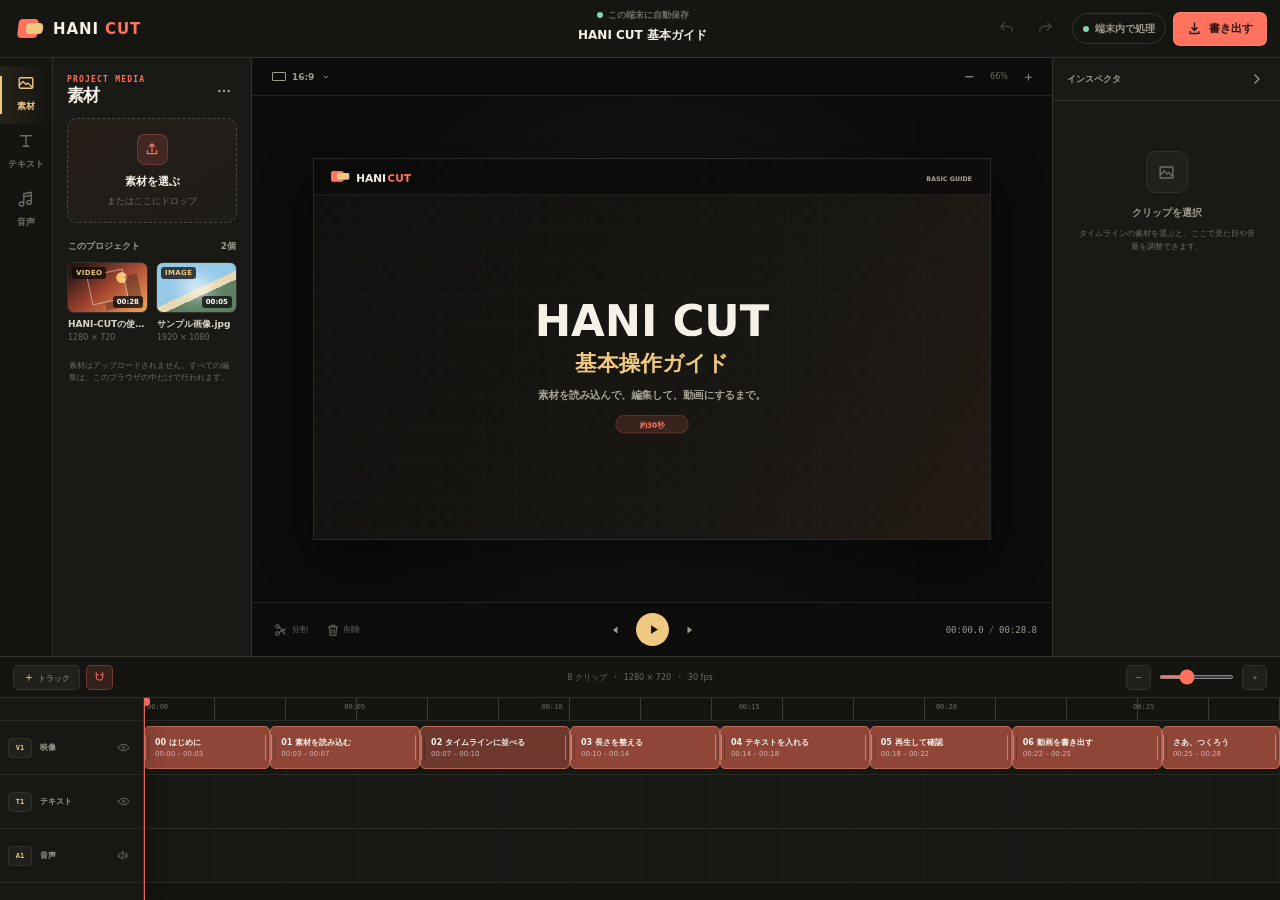
==== studio/index.html @ 6768e17f "Publish HANI CUT video editor" ====
<!doctype html>
<html lang="ja">
<head>
  <meta charset="utf-8">
  <meta name="viewport" content="width=device-width, initial-scale=1, viewport-fit=cover">
  <meta name="theme-color" content="#121210">
  <meta name="robots" content="index,follow,max-image-preview:large">
  <meta name="description" content="素材を外へ送らず、ブラウザだけで編集できる hani.moe の動画編集スタジオ。">
  <link rel="canonical" href="https://hani.moe/studio/">
  <meta property="og:type" content="website">
  <meta property="og:site_name" content="hani.moe">
  <meta property="og:title" content="HANI CUT｜無料のブラウザ動画編集ツール">
  <meta property="og:description" content="ブラウザだけで、動画をつくる。素材を外へ送らずに編集できる hani.moe の動画編集スタジオ。">
  <meta property="og:url" content="https://hani.moe/studio/">
  <meta property="og:image" content="https://hani.moe/studio/og.png">
  <meta property="og:image:width" content="1731">
  <meta property="og:image:height" content="909">
  <meta property="og:locale" content="ja_JP">
  <meta name="twitter:card" content="summary_large_image">
  <meta name="twitter:title" content="HANI CUT｜無料のブラウザ動画編集ツール">
  <meta name="twitter:description" content="ブラウザだけで、動画をつくる。素材を外へ送らずに編集できます。">
  <meta name="twitter:image" content="https://hani.moe/studio/og.png">
  <title>HANI CUT｜無料のブラウザ動画編集ツール</title>
  <link rel="stylesheet" href="style.css">
</head>
<body>
  <div class="app-shell">
    <header class="topbar">
      <a class="brand" href="/" aria-label="hani.moeへ戻る"><span class="brand-mark" aria-hidden="true"><i></i><i></i></span><span>HANI <b>CUT</b></span></a>
      <div class="project-title-wrap"><span class="save-state"><i></i> この端末に自動保存</span><input id="projectName" class="project-title" type="text" value="HANI CUT 基本ガイド" maxlength="40" aria-label="プロジェクト名"></div>
      <div class="top-actions">
        <button class="icon-button" id="undoButton" type="button" aria-label="元に戻す" title="元に戻す" disabled><svg viewBox="0 0 24 24" aria-hidden="true"><path d="M9 14 4 9l5-5M4 9h10a6 6 0 0 1 6 6v1"/></svg></button>
        <button class="icon-button" id="redoButton" type="button" aria-label="やり直す" title="やり直す" disabled><svg viewBox="0 0 24 24" aria-hidden="true"><path d="m15 14 5-5-5-5m5 5H10a6 6 0 0 0-6 6v1"/></svg></button>
        <span class="local-pill"><i></i> 端末内で処理</span>
        <button class="export-button" id="exportButton" type="button"><svg viewBox="0 0 24 24" aria-hidden="true"><path d="M12 3v12m0 0 4-4m-4 4-4-4M5 17v3h14v-3"/></svg>書き出す</button>
      </div>
    </header>

    <main class="workspace">
      <aside class="media-panel panel">
        <div class="panel-tabs" role="tablist" aria-label="素材パネル">
          <button class="panel-tab is-active" type="button" role="tab" aria-selected="true" data-panel="media"><svg viewBox="0 0 24 24" aria-hidden="true"><rect x="3" y="5" width="18" height="14" rx="2"/><path d="m3 15 5-5 4 4 2-2 7 6"/></svg>素材</button>
          <button class="panel-tab" type="button" role="tab" aria-selected="false" data-panel="text"><svg viewBox="0 0 24 24" aria-hidden="true"><path d="M5 5h14M12 5v14M8 19h8"/></svg>テキスト</button>
          <button class="panel-tab" type="button" role="tab" aria-selected="false" data-panel="sound"><svg viewBox="0 0 24 24" aria-hidden="true"><path d="M9 18V5l10-2v13M9 9l10-2M6 21c-2 0-3-1-3-2.5S4 16 6 16s3 1 3 2.5S8 21 6 21Zm10-2c-2 0-3-1-3-2.5s1-2.5 3-2.5 3 1 3 2.5S18 19 16 19Z"/></svg>音声</button>
        </div>

        <section class="panel-view is-active" id="mediaPanel" data-view="media">
          <div class="panel-heading"><div><span class="eyebrow">PROJECT MEDIA</span><h1>素材</h1></div><button class="small-icon-button" type="button" aria-label="素材メニュー"><svg viewBox="0 0 24 24"><circle cx="5" cy="12" r="1"/><circle cx="12" cy="12" r="1"/><circle cx="19" cy="12" r="1"/></svg></button></div>
          <label class="import-zone" id="importZone" for="mediaInput"><input id="mediaInput" type="file" accept="video/*,image/*,audio/*" multiple><span class="import-icon"><svg viewBox="0 0 24 24"><path d="M12 16V4m0 0L8 8m4-4 4 4M5 14v5h14v-5"/></svg></span><strong>素材を選ぶ</strong><small>またはここにドロップ</small></label>
          <div class="media-summary"><span>このプロジェクト</span><span id="assetCount">2個</span></div>
          <div class="asset-grid" id="assetGrid">
            <button class="asset-card" type="button" data-sample="video" draggable="true"><span class="asset-thumb thumb-orange"><i class="duration-badge">0:29</i><i class="asset-kind">VIDEO</i></span><span class="asset-name">HANI-CUTの使い方.webm</span><span class="asset-meta">1280 × 720</span></button>
            <button class="asset-card" type="button" data-sample="image" draggable="true"><span class="asset-thumb thumb-sky"><i class="asset-kind">IMAGE</i></span><span class="asset-name">サンプル画像.jpg</span><span class="asset-meta">1920 × 1080</span></button>
          </div>
          <p class="drop-note">素材はアップロードされません。すべての編集は、このブラウザの中だけで行われます。</p>
        </section>

        <section class="panel-view" id="textPanel" data-view="text" hidden>
          <div class="panel-heading"><div><span class="eyebrow">TEXT</span><h1>テキスト</h1></div></div>
          <button class="add-text-button" id="addTextButton" type="button"><span>＋</span> テキストを追加</button>
          <p class="section-label">スタイル</p>
          <div class="text-presets"><button type="button" data-preset="title"><b>大きなタイトル</b><small>Bold / 64px</small></button><button type="button" data-preset="subtitle"><b>シンプル字幕</b><small>Medium / 32px</small></button><button type="button" data-preset="label"><b>ラベル</b><small>Mono / 24px</small></button></div>
        </section>

        <section class="panel-view" id="soundPanel" data-view="sound" hidden>
          <div class="panel-heading"><div><span class="eyebrow">AUDIO</span><h1>音声</h1></div></div>
          <label class="add-text-button" for="audioInput"><input id="audioInput" type="file" accept="audio/*"><span>＋</span> BGMを追加</label>
          <div class="sound-tip"><span>♪</span><p><b>BGMをタイムラインへ</b><small>音源を読み込むと、動画の下に音声トラックとして追加されます。</small></p></div>
        </section>
      </aside>

      <section class="stage-panel">
        <div class="stage-toolbar">
          <div class="canvas-size-control"><button id="ratioButton" type="button"><span class="ratio-icon"></span><span id="ratioLabel">16:9</span><svg viewBox="0 0 24 24"><path d="m8 10 4 4 4-4"/></svg></button><div class="ratio-menu" id="ratioMenu" hidden><button type="button" data-ratio="16:9">横長 <span>16:9</span></button><button type="button" data-ratio="9:16">縦長 <span>9:16</span></button><button type="button" data-ratio="1:1">正方形 <span>1:1</span></button><button type="button" data-ratio="4:5">ポートレート <span>4:5</span></button></div></div>
          <div class="stage-zoom"><button id="zoomOut" type="button" aria-label="縮小">−</button><span id="zoomLabel">66%</span><button id="zoomIn" type="button" aria-label="拡大">＋</button></div>
        </div>
        <div class="canvas-wrap"><div class="preview-canvas ratio-16-9" id="previewCanvas" tabindex="0" aria-label="動画プレビュー"><canvas id="renderCanvas" width="1280" height="720"></canvas><div class="selection-frame" id="selectionFrame" hidden><i></i><i></i><i></i><i></i></div></div></div>
        <div class="transport" aria-label="再生コントロール">
          <div class="transport-side"><button class="tool-button" id="splitButton" type="button" title="再生位置で分割"><svg viewBox="0 0 24 24"><circle cx="6" cy="6" r="3"/><circle cx="6" cy="18" r="3"/><path d="m8.5 7.5 10 6M8.5 16.5 19 10M12 12l7 7"/></svg><span>分割</span></button><button class="tool-button" id="deleteButton" type="button" title="選択項目を削除"><svg viewBox="0 0 24 24"><path d="M4 7h16M9 7V4h6v3m3 0-1 14H7L6 7m4 4v6m4-6v6"/></svg><span>削除</span></button></div>
          <div class="playback-controls"><button id="previousButton" type="button" aria-label="前へ"><svg viewBox="0 0 24 24"><path d="M6 5v14M18 6l-8 6 8 6V6Z"/></svg></button><button class="play-button" id="playButton" type="button" aria-label="再生"><svg id="playIcon" viewBox="0 0 24 24"><path d="m8 5 11 7-11 7V5Z"/></svg></button><button id="nextButton" type="button" aria-label="次へ"><svg viewBox="0 0 24 24"><path d="M18 5v14M6 6l8 6-8 6V6Z"/></svg></button></div>
          <div class="timecode"><span id="currentTime">00:00.0</span><i>/</i><span id="totalTime">00:16.0</span></div>
        </div>
      </section>

      <aside class="inspector-panel panel">
        <div class="inspector-heading"><span>インスペクタ</span><button class="small-icon-button" type="button" aria-label="インスペクタを閉じる"><svg viewBox="0 0 24 24"><path d="m9 18 6-6-6-6"/></svg></button></div>
        <div class="inspector-empty" id="inspectorEmpty"><span class="empty-icon"><svg viewBox="0 0 24 24"><path d="M4 5h16v14H4zM4 15l5-5 4 4 2-2 5 5"/></svg></span><b>クリップを選択</b><p>タイムラインの素材を選ぶと、ここで見た目や音量を調整できます。</p></div>
        <div class="inspector-content" id="inspectorContent" hidden>
          <section class="inspector-section visual-controls"><div class="section-title"><b id="inspectorTitle">クリップ</b><button id="resetTransform" type="button">リセット</button></div><label class="control-row"><span>拡大</span><input id="scaleControl" type="range" min="50" max="180" value="100"><output id="scaleValue">100%</output></label><div class="two-controls"><label><span>X</span><input id="positionX" type="number" value="0"></label><label><span>Y</span><input id="positionY" type="number" value="0"></label></div><label class="control-row"><span>回転</span><input id="rotationControl" type="range" min="-180" max="180" value="0"><output id="rotationValue">0°</output></label></section>
          <section class="inspector-section visual-controls"><div class="section-title"><b>見た目</b></div><div class="filter-list" id="filterList"><button class="is-active" type="button" data-filter="none">標準</button><button type="button" data-filter="warm">暖かい</button><button type="button" data-filter="mono">モノクロ</button><button type="button" data-filter="vivid">鮮やか</button></div></section>
          <section class="inspector-section text-controls" hidden><div class="section-title"><b>文字</b></div><label class="stacked-control"><span>内容</span><textarea id="textContent" rows="3" maxlength="120"></textarea></label><div class="two-controls"><label class="color-field"><span>色</span><input id="textColor" type="color" value="#fff8e9"></label><label><span>大きさ</span><input id="fontSize" type="number" min="16" max="160" value="64"></label></div></section>
          <section class="inspector-section volume-controls"><div class="section-title"><b>音量</b><output id="volumeValue">100%</output></div><input id="volumeControl" type="range" min="0" max="150" value="100"></section>
        </div>
      </aside>

      <section class="timeline-panel">
        <div class="timeline-topbar"><div class="timeline-tools"><button id="addTrackButton" type="button"><span>＋</span> トラック</button><button class="magnet-button is-active" id="snapButton" type="button" aria-pressed="true" title="スナップ"><svg viewBox="0 0 24 24"><path d="M6 3v8a6 6 0 0 0 12 0V3M6 7h4m4 0h4"/></svg></button></div><div class="timeline-project-meta"><span id="clipCount">3 クリップ</span><i>•</i><span>1280 × 720</span><i>•</i><span>30 fps</span></div><div class="timeline-zoom"><button id="timelineZoomOut" type="button" aria-label="タイムラインを縮小">−</button><input id="timelineZoom" type="range" min="60" max="180" value="100" aria-label="タイムラインの拡大率"><button id="timelineZoomIn" type="button" aria-label="タイムラインを拡大">＋</button></div></div>
        <div class="timeline-scroll" id="timelineScroll">
          <div class="track-labels"><div class="ruler-label"></div><div class="track-label"><span class="track-icon">V1</span><b>映像</b><button type="button" aria-label="映像トラックを表示"><svg viewBox="0 0 24 24"><path d="M2 12s3-6 10-6 10 6 10 6-3 6-10 6S2 12 2 12Z"/><circle cx="12" cy="12" r="2"/></svg></button></div><div class="track-label"><span class="track-icon">T1</span><b>テキスト</b><button type="button" aria-label="テキストトラックを表示"><svg viewBox="0 0 24 24"><path d="M2 12s3-6 10-6 10 6 10 6-3 6-10 6S2 12 2 12Z"/><circle cx="12" cy="12" r="2"/></svg></button></div><div class="track-label"><span class="track-icon">A1</span><b>音声</b><button type="button" aria-label="音声トラックをミュート"><svg viewBox="0 0 24 24"><path d="M11 5 6 9H3v6h3l5 4V5Zm4 4a4 4 0 0 1 0 6m2-8a7 7 0 0 1 0 10"/></svg></button></div></div>
          <div class="timeline-content" id="timelineContent"><div class="time-ruler" id="timeRuler"></div><div class="track video-track" id="videoTrack"></div><div class="track text-track" id="textTrack"></div><div class="track audio-track" id="audioTrack"></div><div class="playhead" id="playhead"><span></span></div></div>
        </div>
      </section>
    </main>
  </div>

  <div class="toast" id="toast" role="status" aria-live="polite" hidden></div>
  <div class="export-modal" id="exportModal" role="dialog" aria-modal="true" aria-labelledby="exportHeading" hidden><div class="modal-backdrop" data-close-modal></div><div class="modal-card"><button class="modal-close" type="button" data-close-modal aria-label="閉じる">×</button><span class="eyebrow">EXPORT VIDEO</span><h2 id="exportHeading">動画を書き出す</h2><p>編集内容をブラウザ内で1本の動画にまとめます。</p><div class="export-settings"><label><span>解像度</span><select id="exportResolution"><option value="720">HD 720p</option><option value="1080">Full HD 1080p</option><option value="480">SD 480p</option></select></label><label><span>フレームレート</span><select id="exportFps"><option value="30">30 fps</option><option value="24">24 fps</option></select></label></div><div class="export-progress" id="exportProgress" hidden><div><i id="exportProgressBar"></i></div><span id="exportProgressText">準備中...</span></div><button class="start-export-button" id="startExportButton" type="button"><span>●</span> WebMで書き出す</button><small>素材はサーバーに送信されません。動画の長さと同じくらいの時間がかかります。</small></div></div>
  <script src="app.js"></script>
</body>
</html>
---- studio/style.css ----
:root {
  color-scheme: dark;
  --bg:#11110f;--panel:#191916;--raised:#20201c;--soft:#25251f;--line:#33332d;--line-bright:#48483f;
  --ink:#f4f1e8;--muted:#9d9b90;--faint:#6d6c64;--accent:#ff725e;--accent-hover:#ff8b79;
  --accent-soft:rgba(255,114,94,.14);--cream:#f0c980;--mint:#85d4b2;--timeline-label:144px;--timeline-width:1200px;
  --radius:10px;--shadow:0 18px 50px rgba(0,0,0,.34)
}
*{box-sizing:border-box}html,body{min-width:320px;min-height:100%}body{margin:0;overflow:hidden;color:var(--ink);background:var(--bg);font-family:Inter,"Yu Gothic UI","Hiragino Kaku Gothic ProN",Meiryo,system-ui,sans-serif;font-size:13px}
button,input,select{font:inherit}button,label,select,input[type=range]{-webkit-tap-highlight-color:transparent}button{color:inherit;cursor:pointer}button:focus-visible,input:focus-visible,select:focus-visible,[tabindex]:focus-visible{outline:2px solid var(--cream);outline-offset:2px}button:disabled{cursor:not-allowed;opacity:.35}
svg{display:block;fill:none;stroke:currentColor;stroke-width:1.8;stroke-linecap:round;stroke-linejoin:round}[hidden]{display:none!important}.app-shell{height:100dvh;min-height:620px}

.topbar{position:relative;z-index:50;display:grid;grid-template-columns:minmax(210px,1fr) auto minmax(210px,1fr);align-items:center;height:58px;padding:0 13px 0 18px;background:#151512;border-bottom:1px solid var(--line)}
.brand{display:inline-flex;align-items:center;gap:10px;width:max-content;color:var(--ink);font-size:15px;font-weight:900;letter-spacing:.06em;text-decoration:none}.brand b{color:var(--accent)}.brand-mark{position:relative;display:block;width:25px;height:19px;transform:skew(-7deg)}.brand-mark i{position:absolute;inset:0 5px 0 0;background:var(--accent);border-radius:4px}.brand-mark i:last-child{inset:4px 0 4px 8px;background:var(--cream)}
.project-title-wrap{display:grid;justify-items:center;align-items:center}.save-state{display:inline-flex;align-items:center;gap:5px;color:var(--faint);font-size:9px;font-weight:700}.save-state i,.local-pill i{width:6px;height:6px;background:var(--mint);border-radius:50%}.project-title{width:min(290px,30vw);height:27px;padding:0 8px;color:var(--ink);background:transparent;border:1px solid transparent;border-radius:5px;font-size:12px;font-weight:800;text-align:center}.project-title:hover,.project-title:focus{background:var(--raised);border-color:var(--line)}
.top-actions{display:flex;justify-content:flex-end;align-items:center;gap:7px}.icon-button,.small-icon-button{display:grid;place-items:center;padding:0;color:var(--muted);background:transparent;border:0}.icon-button{width:32px;height:32px;border-radius:6px}.icon-button:hover:not(:disabled),.small-icon-button:hover{color:var(--ink);background:var(--soft)}.icon-button svg{width:17px}.small-icon-button{width:26px;height:26px;border-radius:5px}.small-icon-button svg{width:16px}
.local-pill{display:inline-flex;align-items:center;gap:6px;height:31px;margin-left:4px;padding:0 10px;color:var(--muted);border:1px solid var(--line);border-radius:99px;font-size:10px;font-weight:700}.export-button{display:inline-flex;align-items:center;gap:7px;height:34px;padding:0 14px;color:#201411;background:var(--accent);border:0;border-radius:7px;font-size:11px;font-weight:900;box-shadow:0 0 0 1px rgba(255,255,255,.12) inset}.export-button:hover{background:var(--accent-hover);transform:translateY(-1px)}.export-button svg{width:15px;stroke-width:2.3}

.workspace{display:grid;grid-template-columns:252px minmax(410px,1fr) 228px;grid-template-rows:minmax(330px,1fr) 244px;height:calc(100dvh - 58px)}.panel{min-width:0;background:var(--panel)}.media-panel{display:flex;min-height:0;border-right:1px solid var(--line)}
.panel-tabs{display:flex;flex:0 0 53px;flex-direction:column;align-items:stretch;padding-top:8px;background:#141411;border-right:1px solid var(--line)}.panel-tab{position:relative;display:grid;justify-items:center;gap:4px;height:58px;padding:8px 1px;color:var(--faint);background:transparent;border:0;font-size:9px;font-weight:700}.panel-tab:before{content:"";position:absolute;left:0;top:10px;bottom:10px;width:2px;background:transparent}.panel-tab svg{width:18px;height:18px}.panel-tab:hover{color:var(--ink)}.panel-tab.is-active{color:var(--cream);background:linear-gradient(90deg,rgba(240,201,128,.08),transparent)}.panel-tab.is-active:before{background:var(--cream)}
.panel-view{flex:1;min-width:0;padding:17px 14px;overflow:auto}.panel-heading{display:flex;justify-content:space-between;align-items:end;margin-bottom:14px}.eyebrow{display:block;margin-bottom:3px;color:var(--accent);font-family:ui-monospace,SFMono-Regular,Consolas,monospace;font-size:8px;font-weight:900;letter-spacing:.15em}.panel-heading h1{margin:0;font-size:17px;line-height:1;letter-spacing:-.04em}
.import-zone{display:grid;place-items:center;min-height:105px;padding:13px;background:linear-gradient(145deg,rgba(255,114,94,.06),rgba(240,201,128,.025));border:1px dashed var(--line-bright);border-radius:var(--radius);text-align:center;cursor:pointer;transition:.16s}.import-zone:hover,.import-zone.is-dragging{background:var(--accent-soft);border-color:var(--accent);transform:translateY(-1px)}.import-zone input,#audioInput{display:none}.import-icon{display:grid;place-items:center;width:31px;height:31px;margin-bottom:6px;color:var(--accent);background:var(--accent-soft);border:1px solid rgba(255,114,94,.25);border-radius:8px}.import-icon svg{width:16px}.import-zone strong{font-size:11px}.import-zone small{margin-top:3px;color:var(--faint);font-size:9px}
.media-summary{display:flex;justify-content:space-between;margin:17px 1px 9px;color:var(--muted);font-size:9px;font-weight:800}.asset-grid{display:grid;grid-template-columns:1fr 1fr;gap:11px 8px}.asset-card{min-width:0;padding:0;background:transparent;border:0;text-align:left}.asset-thumb{position:relative;display:grid;place-items:center;width:100%;aspect-ratio:16/10;overflow:hidden;border:1px solid var(--line);border-radius:7px;transition:.15s}.asset-card:hover .asset-thumb{border-color:var(--cream);transform:translateY(-1px)}.thumb-orange{background:radial-gradient(circle at 68% 30%,#ffc171 0 8%,transparent 9%),linear-gradient(140deg,#2a1614 10%,#a44531 50%,#f2a65c)}.thumb-orange:after{content:"";width:44%;height:58%;border:1px solid rgba(255,255,255,.45);transform:rotate(-12deg);box-shadow:13px 8px 0 rgba(28,16,13,.32)}.thumb-sky{background:linear-gradient(155deg,#95c9e8 0 52%,#e6d8b3 52% 62%,#5f8064 62%)}.thumb-sky:after{content:"";width:38%;height:38%;background:rgba(255,255,255,.78);border-radius:50%;filter:blur(8px)}.thumb-audio{color:var(--cream);background:repeating-linear-gradient(90deg,#27241e 0 5px,#3a3325 6px 7px)}.thumb-audio svg{width:25px}
.duration-badge,.asset-kind{position:absolute;z-index:1;padding:2px 4px;color:#fff;background:rgba(10,10,9,.75);border-radius:3px;font-size:7px;font-style:normal;font-weight:800}.duration-badge{right:4px;bottom:4px}.asset-kind{left:4px;top:4px;color:var(--cream);letter-spacing:.05em}.asset-name{display:block;margin:5px 1px 0;overflow:hidden;color:#d7d4ca;font-size:9px;font-weight:800;text-overflow:ellipsis;white-space:nowrap}.asset-meta{display:block;margin:2px 1px 0;color:var(--faint);font-size:8px}.drop-note{margin:18px 2px 0;color:var(--faint);font-size:8px;line-height:1.6}
.add-text-button{display:flex;align-items:center;justify-content:center;gap:8px;width:100%;min-height:40px;color:#1b1713;background:var(--cream);border:0;border-radius:7px;font-size:10px;font-weight:900;cursor:pointer}.add-text-button span{font-size:16px}.section-label{margin:20px 0 8px;color:var(--muted);font-size:9px;font-weight:800}.text-presets{display:grid;gap:7px}.text-presets button{padding:14px 12px;color:var(--ink);background:var(--raised);border:1px solid var(--line);border-radius:7px;text-align:left}.text-presets button:hover{border-color:var(--cream)}.text-presets b{display:block;font-size:11px}.text-presets small{color:var(--faint);font-size:8px}.sound-tip{display:flex;gap:10px;margin-top:14px;padding:12px;color:var(--muted);background:var(--raised);border:1px solid var(--line);border-radius:8px}.sound-tip>span{color:var(--cream);font-size:18px}.sound-tip p{margin:0}.sound-tip b{display:block;color:var(--ink);font-size:10px}.sound-tip small{display:block;margin-top:4px;font-size:8px;line-height:1.55}

.stage-panel{position:relative;display:grid;grid-template-rows:38px minmax(0,1fr) 54px;min-width:0;min-height:0;overflow:hidden;background:#0c0c0b}.stage-toolbar{display:flex;justify-content:space-between;align-items:center;padding:0 12px;border-bottom:1px solid #242420}.canvas-size-control{position:relative}.canvas-size-control>button,.stage-zoom button{color:var(--muted);background:transparent;border:0}.canvas-size-control>button{display:flex;align-items:center;gap:6px;height:27px;padding:0 8px;border-radius:5px;font-size:9px;font-weight:800}.canvas-size-control>button:hover{color:var(--ink);background:var(--raised)}.canvas-size-control svg{width:12px}.ratio-icon{display:block;width:14px;height:9px;border:1px solid currentColor;border-radius:1px}.ratio-menu{position:absolute;z-index:20;top:30px;left:0;width:170px;padding:5px;background:var(--raised);border:1px solid var(--line-bright);border-radius:8px;box-shadow:var(--shadow)}.ratio-menu button{display:flex;justify-content:space-between;width:100%;padding:8px 9px;color:var(--muted);background:transparent;border:0;border-radius:4px;font-size:9px;text-align:left}.ratio-menu button:hover{color:var(--ink);background:var(--soft)}.ratio-menu span{color:var(--faint)}.stage-zoom{display:flex;align-items:center;gap:3px;color:var(--faint);font-size:8px;font-variant-numeric:tabular-nums}.stage-zoom button{width:23px;height:23px;padding:0;font-size:13px}.stage-zoom button:hover{color:var(--ink)}.stage-zoom span{min-width:30px;text-align:center}
.canvas-wrap{display:grid;place-items:center;min-height:0;padding:16px;overflow:hidden;background:radial-gradient(circle at center,#191915 0,#0c0c0b 70%)}.preview-canvas{position:relative;width:min(88%,840px);aspect-ratio:16/9;overflow:hidden;background:#e1a568;box-shadow:0 0 0 1px rgba(255,255,255,.13),0 20px 50px rgba(0,0,0,.45)}.preview-canvas.ratio-9-16{width:auto;height:88%;aspect-ratio:9/16}.preview-canvas.ratio-1-1{width:auto;height:84%;aspect-ratio:1}.preview-canvas.ratio-4-5{width:auto;height:86%;aspect-ratio:4/5}.preview-canvas canvas{display:block;width:100%;height:100%}.selection-frame{position:absolute;inset:15%;border:1px solid var(--cream);pointer-events:none}.selection-frame i{position:absolute;width:7px;height:7px;background:var(--cream);border:1px solid #171714}.selection-frame i:nth-child(1){left:-4px;top:-4px}.selection-frame i:nth-child(2){right:-4px;top:-4px}.selection-frame i:nth-child(3){right:-4px;bottom:-4px}.selection-frame i:nth-child(4){left:-4px;bottom:-4px}
.transport{display:grid;grid-template-columns:1fr auto 1fr;align-items:center;padding:0 15px;border-top:1px solid #242420}.transport-side{display:flex;gap:4px}.tool-button{display:inline-flex;align-items:center;gap:4px;height:27px;padding:0 7px;color:var(--faint);background:transparent;border:0;border-radius:5px;font-size:8px}.tool-button:hover{color:var(--ink);background:var(--raised)}.tool-button svg{width:14px}.playback-controls{display:flex;align-items:center;gap:8px}.playback-controls button{display:grid;place-items:center;width:28px;height:28px;padding:0;color:var(--muted);background:transparent;border:0;border-radius:50%}.playback-controls button:hover{color:var(--ink);background:var(--raised)}.playback-controls svg{width:14px;fill:currentColor;stroke-width:0}.playback-controls .play-button{width:33px;height:33px;color:#17120f;background:var(--cream)}.playback-controls .play-button:hover{color:#17120f;background:#ffdc98}.play-button svg{width:15px;margin-left:2px}.timecode{justify-self:end;color:var(--muted);font-family:ui-monospace,SFMono-Regular,Consolas,monospace;font-size:9px;font-variant-numeric:tabular-nums}.timecode i{margin:0 5px;color:var(--faint);font-style:normal}

.inspector-panel{min-height:0;overflow:auto;border-left:1px solid var(--line)}.inspector-heading{display:flex;justify-content:space-between;align-items:center;height:43px;padding:0 10px 0 14px;color:var(--muted);border-bottom:1px solid var(--line);font-size:9px;font-weight:900}.inspector-empty{display:grid;justify-items:center;padding:50px 22px 20px;color:var(--faint);text-align:center}.empty-icon{display:grid;place-items:center;width:42px;height:42px;margin-bottom:13px;background:var(--raised);border:1px solid var(--line);border-radius:10px}.empty-icon svg{width:19px}.inspector-empty b{color:var(--muted);font-size:10px}.inspector-empty p{margin:7px 0 0;font-size:8px;line-height:1.65}.inspector-section{padding:15px 13px;border-bottom:1px solid var(--line)}.section-title{display:flex;justify-content:space-between;align-items:center;margin-bottom:13px;font-size:9px}.section-title button{padding:0;color:var(--faint);background:transparent;border:0;font-size:8px}.section-title button:hover{color:var(--cream)}.control-row{display:grid;grid-template-columns:39px 1fr 34px;align-items:center;gap:6px;margin-top:10px;color:var(--muted);font-size:8px}.control-row output{color:var(--ink);font-family:ui-monospace,SFMono-Regular,Consolas,monospace;text-align:right}input[type=range]{height:4px;accent-color:var(--accent);cursor:pointer}.two-controls{display:grid;grid-template-columns:1fr 1fr;gap:7px;margin-top:10px}.two-controls label{display:grid;grid-template-columns:auto 1fr;align-items:center;gap:5px;color:var(--faint);font-size:8px}.two-controls input{width:100%;height:27px;padding:0 6px;color:var(--ink);background:#11110f;border:1px solid var(--line);border-radius:4px;font-size:8px}.filter-list{display:grid;grid-template-columns:1fr 1fr;gap:6px}.filter-list button{height:31px;color:var(--muted);background:var(--raised);border:1px solid var(--line);border-radius:5px;font-size:8px}.filter-list button:hover{border-color:var(--line-bright)}.filter-list button.is-active{color:var(--cream);background:rgba(240,201,128,.08);border-color:var(--cream)}

.timeline-panel{grid-column:1/-1;display:grid;grid-template-rows:41px 1fr;min-width:0;min-height:0;background:#141411;border-top:1px solid var(--line)}.timeline-topbar{display:grid;grid-template-columns:1fr auto 1fr;align-items:center;padding:0 13px;border-bottom:1px solid var(--line)}.timeline-tools{display:flex;gap:6px}.timeline-tools button,.timeline-zoom button{height:25px;color:var(--muted);background:var(--raised);border:1px solid var(--line);border-radius:5px;font-size:8px}.timeline-tools button:hover,.timeline-zoom button:hover{color:var(--ink);border-color:var(--line-bright)}.timeline-tools #addTrackButton{padding:0 9px}.timeline-tools #addTrackButton span{color:var(--cream);font-size:12px}.timeline-tools .magnet-button{width:27px;padding:0}.magnet-button svg{width:13px;margin:auto}.magnet-button.is-active{color:var(--accent);background:var(--accent-soft);border-color:rgba(255,114,94,.3)}.timeline-project-meta{display:flex;align-items:center;gap:6px;color:var(--faint);font-size:8px;font-variant-numeric:tabular-nums}.timeline-project-meta i{color:#3e3e38;font-style:normal}.timeline-zoom{justify-self:end;display:flex;align-items:center;gap:6px}.timeline-zoom button{width:25px;padding:0}.timeline-zoom input{width:75px}.timeline-scroll{display:grid;grid-template-columns:var(--timeline-label) minmax(0,1fr);min-height:0;overflow:hidden}.track-labels{position:relative;z-index:3;display:grid;grid-template-rows:23px repeat(3,54px);background:#171714;border-right:1px solid var(--line);box-shadow:7px 0 15px rgba(0,0,0,.15)}.ruler-label{border-bottom:1px solid #292924}.track-label{display:grid;grid-template-columns:28px 1fr 23px;align-items:center;gap:4px;padding:0 8px;color:var(--faint);border-bottom:1px solid #292924;font-size:8px}.track-label b{color:var(--muted);font-weight:700}.track-icon{display:grid;place-items:center;width:24px;height:20px;color:var(--cream);background:var(--raised);border:1px solid var(--line);border-radius:4px;font-family:ui-monospace,SFMono-Regular,Consolas,monospace;font-size:7px;font-weight:900}.track-label button{display:grid;place-items:center;width:22px;height:22px;padding:0;color:var(--faint);background:transparent;border:0}.track-label button:hover{color:var(--ink)}.track-label svg{width:13px}.timeline-content{position:relative;display:grid;grid-template-rows:23px repeat(3,54px);width:var(--timeline-width);min-width:100%;overflow:hidden}.time-ruler{position:relative;border-bottom:1px solid #292924;background-image:repeating-linear-gradient(90deg,transparent 0 calc(6.25% - 1px),#3d3d37 calc(6.25% - 1px) 6.25%)}.time-ruler span{position:absolute;top:5px;color:var(--faint);font-family:ui-monospace,SFMono-Regular,Consolas,monospace;font-size:7px;transform:translateX(3px)}.track{position:relative;border-bottom:1px solid #292924;background-image:repeating-linear-gradient(90deg,rgba(255,255,255,.012) 0 calc(6.25% - 1px),rgba(255,255,255,.035) calc(6.25% - 1px) 6.25%)}
.timeline-clip{position:absolute;top:5px;bottom:5px;display:grid;grid-template-columns:4px minmax(0,1fr) 4px;align-items:center;min-width:28px;padding:0;overflow:hidden;color:#f9f6eb;background:#8f4537;border:1px solid #be6857;border-radius:5px;text-align:left}.timeline-clip:hover{filter:brightness(1.1)}.timeline-clip:focus,.timeline-clip.is-selected{border-color:var(--cream);box-shadow:0 0 0 1px var(--cream) inset}.timeline-clip>i{height:62%;border-left:1px solid rgba(255,255,255,.35);border-right:1px solid rgba(0,0,0,.2);cursor:ew-resize}.timeline-clip>span{min-width:0;padding:0 6px;overflow:hidden}.timeline-clip b,.timeline-clip small{display:block;overflow:hidden;text-overflow:ellipsis;white-space:nowrap}.timeline-clip b{font-size:8px}.timeline-clip small{margin-top:2px;color:rgba(255,255,255,.6);font-size:7px}.clip-sky{color:#172028;background:#80aec8;border-color:#a9d1e5}.clip-sky small{color:rgba(12,25,32,.58)}.clip-alt{background:#6f382f}.clip-text{color:#251d10;background:var(--cream);border-color:#ffe2a6}.clip-text small{color:rgba(37,29,16,.58)}.clip-audio{color:#d9fff0;background:#386e5b;border-color:#57967f}.clip-audio:after{content:"";position:absolute;inset:10px 8px;opacity:.28;background:repeating-linear-gradient(90deg,transparent 0 5px,#c6f9e5 6px 7px)}.clip-audio>span{position:relative;z-index:1}.playhead{position:absolute;z-index:10;left:0;top:0;bottom:0;width:1px;background:var(--accent);pointer-events:none}.playhead span{position:absolute;left:-5px;top:0;width:11px;height:8px;background:var(--accent);border-radius:2px 2px 4px 4px}.playhead span:after{content:"";position:absolute;left:3px;bottom:-4px;border:2px solid transparent;border-top:3px solid var(--accent)}

.toast{position:fixed;z-index:200;left:50%;bottom:28px;padding:10px 14px;color:#191512;background:var(--cream);border-radius:7px;box-shadow:var(--shadow);font-size:10px;font-weight:900;transform:translateX(-50%)}.export-modal{position:fixed;z-index:150;inset:0;display:grid;place-items:center;padding:20px}.modal-backdrop{position:absolute;inset:0;background:rgba(0,0,0,.72);backdrop-filter:blur(5px)}.modal-card{position:relative;width:min(410px,100%);padding:28px;background:#201f1a;border:1px solid var(--line-bright);border-radius:13px;box-shadow:var(--shadow)}.modal-card h2{margin:5px 0;font-size:21px;letter-spacing:-.04em}.modal-card>p{margin:0 0 20px;color:var(--muted);font-size:10px}.modal-close{position:absolute;right:12px;top:11px;width:28px;height:28px;padding:0;color:var(--muted);background:transparent;border:0;font-size:19px}.export-settings{display:grid;grid-template-columns:1fr 1fr;gap:10px}.export-settings label{display:grid;gap:6px;color:var(--muted);font-size:9px;font-weight:700}.export-settings select{width:100%;height:37px;padding:0 9px;color:var(--ink);background:#131310;border:1px solid var(--line);border-radius:6px;font-size:10px}.start-export-button{width:100%;height:44px;margin-top:19px;color:#201411;background:var(--accent);border:0;border-radius:7px;font-size:11px;font-weight:900}.start-export-button span{color:#822117}.modal-card>small{display:block;margin-top:10px;color:var(--faint);font-size:8px;line-height:1.6;text-align:center}.export-progress{margin-top:16px}.export-progress>div{height:5px;overflow:hidden;background:#11110f;border-radius:99px}.export-progress i{display:block;width:0;height:100%;background:var(--mint);border-radius:inherit}.export-progress span{display:block;margin-top:6px;color:var(--muted);font-size:8px;text-align:center}

@media(max-width:1040px){.workspace{grid-template-columns:220px minmax(390px,1fr)}.inspector-panel{display:none}}
@media(max-width:760px){body{overflow:auto}.app-shell{height:auto;min-height:100dvh}.topbar{grid-template-columns:1fr auto;height:54px;padding:0 10px}.project-title-wrap,.top-actions .icon-button,.local-pill{display:none}.brand{font-size:13px}.workspace{display:flex;flex-direction:column;height:auto}.stage-panel{order:1;grid-template-rows:35px minmax(220px,52vw) 50px;min-height:310px}.media-panel{order:3;min-height:370px;border-top:1px solid var(--line);border-right:0}.timeline-panel{order:2;min-height:220px;max-height:220px}.canvas-wrap{padding:10px}.preview-canvas{width:min(90%,580px)}.tool-button span,.timeline-project-meta{display:none}.timeline-topbar{grid-template-columns:1fr auto}.timeline-zoom{grid-column:2}.timeline-scroll{grid-template-columns:80px minmax(0,1fr);overflow-x:auto}.track-label{grid-template-columns:26px 1fr;padding:0 5px}.track-label button{display:none}.panel-view{max-height:370px}.asset-grid{grid-template-columns:repeat(3,1fr)}}
@media(max-width:480px){.asset-grid{grid-template-columns:1fr 1fr}.export-settings{grid-template-columns:1fr}.modal-card{padding:22px 18px}.transport{padding:0 8px}}
@media(prefers-reduced-motion:reduce){*,*:before,*:after{scroll-behavior:auto!important;transition:none!important}}

/* Runtime-created media and inspector controls */
.import-zone.is-loading{opacity:.6;cursor:progress}
.asset-thumb img{width:100%;height:100%;object-fit:cover}
.thumb-imported{background:linear-gradient(135deg,#292923,#171714)}
.stacked-control{display:grid;gap:6px;color:var(--muted);font-size:8px}
.stacked-control textarea{width:100%;resize:vertical;padding:8px;color:var(--ink);background:#11110f;border:1px solid var(--line);border-radius:5px;font-size:9px;line-height:1.5}
.two-controls .color-field input{height:27px;padding:2px}
.timeline-scroll{overflow:auto}
.track-labels{position:sticky;left:0;z-index:13}
@media(min-width:861px) and (max-width:1040px){.workspace{grid-template-columns:210px minmax(360px,1fr) 205px}.inspector-panel{display:block}}
@media(max-width:760px){.inspector-panel{display:block;order:4;min-height:300px;max-height:480px;border-top:1px solid var(--line);border-left:0}}
@media(max-height:700px) and (min-width:761px){body{overflow:auto}}
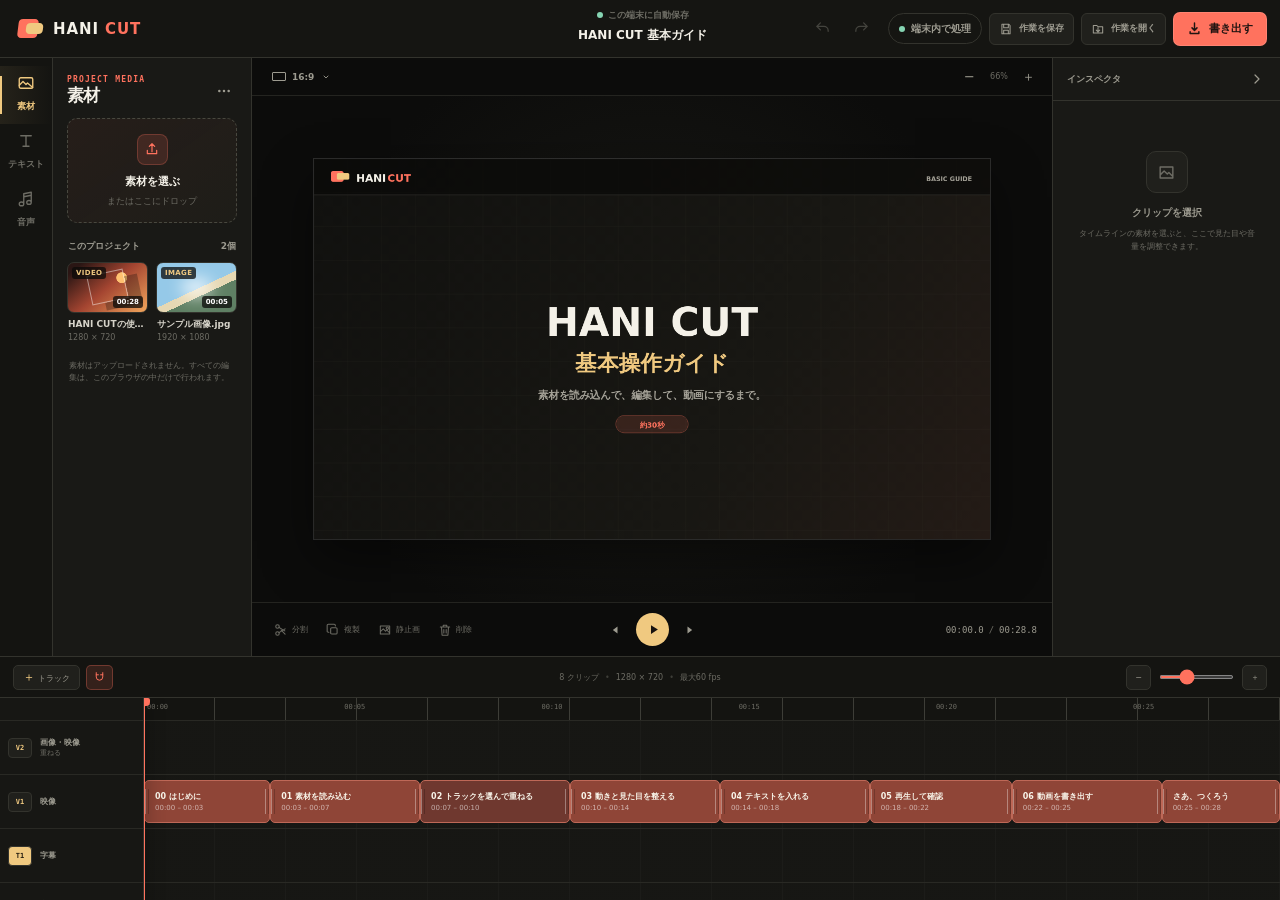
==== commit 78697d23: "Expand HANI CUT editing features" ====
--- a/studio/index.html
+++ b/studio/index.html
@@ -32,6 +32,8 @@
         <button class="icon-button" id="undoButton" type="button" aria-label="元に戻す" title="元に戻す" disabled><svg viewBox="0 0 24 24" aria-hidden="true"><path d="M9 14 4 9l5-5M4 9h10a6 6 0 0 1 6 6v1"/></svg></button>
         <button class="icon-button" id="redoButton" type="button" aria-label="やり直す" title="やり直す" disabled><svg viewBox="0 0 24 24" aria-hidden="true"><path d="m15 14 5-5-5-5m5 5H10a6 6 0 0 0-6 6v1"/></svg></button>
         <span class="local-pill"><i></i> 端末内で処理</span>
+        <button class="project-button" id="saveProjectButton" type="button" title="素材を含む再編集用データを保存"><svg viewBox="0 0 24 24" aria-hidden="true"><path d="M5 4h12l2 2v14H5V4Zm3 0v6h8V4M8 20v-6h8v6"/></svg><span>作業を保存</span></button>
+        <button class="project-button" id="loadProjectButton" type="button" title="保存した作業データから再開"><svg viewBox="0 0 24 24" aria-hidden="true"><path d="M4 6h6l2 2h8v11H4V6Zm8 4v7m0 0 3-3m-3 3-3-3"/></svg><span>作業を開く</span></button><input class="project-file-input" id="loadProjectInput" type="file" accept=".hanicut,.komaproject,.haniproject,application/json">
         <button class="export-button" id="exportButton" type="button"><svg viewBox="0 0 24 24" aria-hidden="true"><path d="M12 3v12m0 0 4-4m-4 4-4-4M5 17v3h14v-3"/></svg>書き出す</button>
       </div>
     </header>
@@ -49,7 +51,7 @@
           <label class="import-zone" id="importZone" for="mediaInput"><input id="mediaInput" type="file" accept="video/*,image/*,audio/*" multiple><span class="import-icon"><svg viewBox="0 0 24 24"><path d="M12 16V4m0 0L8 8m4-4 4 4M5 14v5h14v-5"/></svg></span><strong>素材を選ぶ</strong><small>またはここにドロップ</small></label>
           <div class="media-summary"><span>このプロジェクト</span><span id="assetCount">2個</span></div>
           <div class="asset-grid" id="assetGrid">
-            <button class="asset-card" type="button" data-sample="video" draggable="true"><span class="asset-thumb thumb-orange"><i class="duration-badge">0:29</i><i class="asset-kind">VIDEO</i></span><span class="asset-name">HANI-CUTの使い方.webm</span><span class="asset-meta">1280 × 720</span></button>
+            <button class="asset-card" type="button" data-sample="video" draggable="true"><span class="asset-thumb thumb-orange"><i class="duration-badge">0:29</i><i class="asset-kind">VIDEO</i></span><span class="asset-name">HANI CUTの使い方.webm</span><span class="asset-meta">1280 × 720</span></button>
             <button class="asset-card" type="button" data-sample="image" draggable="true"><span class="asset-thumb thumb-sky"><i class="asset-kind">IMAGE</i></span><span class="asset-name">サンプル画像.jpg</span><span class="asset-meta">1920 × 1080</span></button>
           </div>
           <p class="drop-note">素材はアップロードされません。すべての編集は、このブラウザの中だけで行われます。</p>
@@ -64,8 +66,8 @@
 
         <section class="panel-view" id="soundPanel" data-view="sound" hidden>
           <div class="panel-heading"><div><span class="eyebrow">AUDIO</span><h1>音声</h1></div></div>
-          <label class="add-text-button" for="audioInput"><input id="audioInput" type="file" accept="audio/*"><span>＋</span> BGMを追加</label>
-          <div class="sound-tip"><span>♪</span><p><b>BGMをタイムラインへ</b><small>音源を読み込むと、動画の下に音声トラックとして追加されます。</small></p></div>
+          <label class="add-text-button" for="audioInput"><input id="audioInput" type="file" accept="audio/*" multiple><span>＋</span> 音声を追加</label>
+          <div class="sound-tip"><span>♪</span><p><b>複数の音声を同時に再生</b><small>音源を追加すると、重ならないよう自動でA1、A2…のトラックに配置されます。</small></p></div>
         </section>
       </aside>
 
@@ -74,9 +76,9 @@
           <div class="canvas-size-control"><button id="ratioButton" type="button"><span class="ratio-icon"></span><span id="ratioLabel">16:9</span><svg viewBox="0 0 24 24"><path d="m8 10 4 4 4-4"/></svg></button><div class="ratio-menu" id="ratioMenu" hidden><button type="button" data-ratio="16:9">横長 <span>16:9</span></button><button type="button" data-ratio="9:16">縦長 <span>9:16</span></button><button type="button" data-ratio="1:1">正方形 <span>1:1</span></button><button type="button" data-ratio="4:5">ポートレート <span>4:5</span></button></div></div>
           <div class="stage-zoom"><button id="zoomOut" type="button" aria-label="縮小">−</button><span id="zoomLabel">66%</span><button id="zoomIn" type="button" aria-label="拡大">＋</button></div>
         </div>
-        <div class="canvas-wrap"><div class="preview-canvas ratio-16-9" id="previewCanvas" tabindex="0" aria-label="動画プレビュー"><canvas id="renderCanvas" width="1280" height="720"></canvas><div class="selection-frame" id="selectionFrame" hidden><i></i><i></i><i></i><i></i></div></div></div>
+        <div class="canvas-wrap"><div class="preview-canvas ratio-16-9" id="previewCanvas" tabindex="0" aria-label="動画プレビュー。選択した画像や映像をドラッグして位置を移動できます"><canvas id="renderCanvas" width="1280" height="720"></canvas><div class="selection-frame" id="selectionFrame" hidden><i></i><i></i><i></i><i></i></div></div></div>
         <div class="transport" aria-label="再生コントロール">
-          <div class="transport-side"><button class="tool-button" id="splitButton" type="button" title="再生位置で分割"><svg viewBox="0 0 24 24"><circle cx="6" cy="6" r="3"/><circle cx="6" cy="18" r="3"/><path d="m8.5 7.5 10 6M8.5 16.5 19 10M12 12l7 7"/></svg><span>分割</span></button><button class="tool-button" id="deleteButton" type="button" title="選択項目を削除"><svg viewBox="0 0 24 24"><path d="M4 7h16M9 7V4h6v3m3 0-1 14H7L6 7m4 4v6m4-6v6"/></svg><span>削除</span></button></div>
+          <div class="transport-side"><button class="tool-button" id="splitButton" type="button" title="再生位置で分割"><svg viewBox="0 0 24 24"><circle cx="6" cy="6" r="3"/><circle cx="6" cy="18" r="3"/><path d="m8.5 7.5 10 6M8.5 16.5 19 10M12 12l7 7"/></svg><span>分割</span></button><button class="tool-button" id="duplicateButton" type="button" title="選択項目を複製"><svg viewBox="0 0 24 24"><rect x="8" y="8" width="11" height="11" rx="2"/><path d="M5 16H4a2 2 0 0 1-2-2V4a2 2 0 0 1 2-2h10a2 2 0 0 1 2 2v1"/></svg><span>複製</span></button><button class="tool-button" id="saveFrameButton" type="button" title="現在のフレームをPNGで保存"><svg viewBox="0 0 24 24"><path d="M4 5h16v14H4zM4 15l5-5 4 4 2-2 5 5"/><circle cx="16" cy="9" r="2"/></svg><span>静止画</span></button><button class="tool-button" id="deleteButton" type="button" title="選択項目を削除"><svg viewBox="0 0 24 24"><path d="M4 7h16M9 7V4h6v3m3 0-1 14H7L6 7m4 4v6m4-6v6"/></svg><span>削除</span></button></div>
           <div class="playback-controls"><button id="previousButton" type="button" aria-label="前へ"><svg viewBox="0 0 24 24"><path d="M6 5v14M18 6l-8 6 8 6V6Z"/></svg></button><button class="play-button" id="playButton" type="button" aria-label="再生"><svg id="playIcon" viewBox="0 0 24 24"><path d="m8 5 11 7-11 7V5Z"/></svg></button><button id="nextButton" type="button" aria-label="次へ"><svg viewBox="0 0 24 24"><path d="M18 5v14M6 6l8 6-8 6V6Z"/></svg></button></div>
           <div class="timecode"><span id="currentTime">00:00.0</span><i>/</i><span id="totalTime">00:16.0</span></div>
         </div>
@@ -86,25 +88,31 @@
         <div class="inspector-heading"><span>インスペクタ</span><button class="small-icon-button" type="button" aria-label="インスペクタを閉じる"><svg viewBox="0 0 24 24"><path d="m9 18 6-6-6-6"/></svg></button></div>
         <div class="inspector-empty" id="inspectorEmpty"><span class="empty-icon"><svg viewBox="0 0 24 24"><path d="M4 5h16v14H4zM4 15l5-5 4 4 2-2 5 5"/></svg></span><b>クリップを選択</b><p>タイムラインの素材を選ぶと、ここで見た目や音量を調整できます。</p></div>
         <div class="inspector-content" id="inspectorContent" hidden>
-          <section class="inspector-section visual-controls"><div class="section-title"><b id="inspectorTitle">クリップ</b><button id="resetTransform" type="button">リセット</button></div><label class="control-row"><span>拡大</span><input id="scaleControl" type="range" min="50" max="180" value="100"><output id="scaleValue">100%</output></label><div class="two-controls"><label><span>X</span><input id="positionX" type="number" value="0"></label><label><span>Y</span><input id="positionY" type="number" value="0"></label></div><label class="control-row"><span>回転</span><input id="rotationControl" type="range" min="-180" max="180" value="0"><output id="rotationValue">0°</output></label></section>
-          <section class="inspector-section visual-controls"><div class="section-title"><b>見た目</b></div><div class="filter-list" id="filterList"><button class="is-active" type="button" data-filter="none">標準</button><button type="button" data-filter="warm">暖かい</button><button type="button" data-filter="mono">モノクロ</button><button type="button" data-filter="vivid">鮮やか</button></div></section>
-          <section class="inspector-section text-controls" hidden><div class="section-title"><b>文字</b></div><label class="stacked-control"><span>内容</span><textarea id="textContent" rows="3" maxlength="120"></textarea></label><div class="two-controls"><label class="color-field"><span>色</span><input id="textColor" type="color" value="#fff8e9"></label><label><span>大きさ</span><input id="fontSize" type="number" min="16" max="160" value="64"></label></div></section>
-          <section class="inspector-section volume-controls"><div class="section-title"><b>音量</b><output id="volumeValue">100%</output></div><input id="volumeControl" type="range" min="0" max="150" value="100"></section>
+          <section class="inspector-section object-controls"><div class="section-title"><b id="inspectorTitle">クリップ</b><label class="switch-control" title="オブジェクトの有効・無効"><input id="itemEnabled" type="checkbox" aria-label="オブジェクトを有効にする" checked><span></span></label></div><button class="wide-secondary-button" id="duplicateInspectorButton" type="button">選択項目を複製</button></section>
+          <section class="inspector-section visual-controls"><div class="section-title"><b>配置・透明度</b><button id="resetTransform" type="button">リセット</button></div><label class="control-row"><span>拡大</span><input id="scaleControl" type="range" min="10" max="400" value="100"><output id="scaleValue">100%</output></label><div class="two-controls"><label><span>X</span><input id="positionX" type="number" min="-3000" max="3000" value="0"></label><label><span>Y</span><input id="positionY" type="number" min="-3000" max="3000" value="0"></label></div><label class="control-row"><span>回転</span><input id="rotationControl" type="range" min="-360" max="360" value="0"><output id="rotationValue">0°</output></label><label class="control-row"><span>透明度</span><input id="opacityControl" type="range" min="0" max="100" value="100"><output id="opacityValue">100%</output></label><div class="toggle-grid"><label><input id="flipX" type="checkbox"> 左右反転</label><label><input id="flipY" type="checkbox"> 上下反転</label></div></section>
+          <section class="inspector-section visual-controls motion-controls"><div class="section-title"><b>開始→終了アニメーション</b><label class="switch-control"><input id="motionEnabled" type="checkbox" aria-label="開始から終了へのアニメーションを有効にする"><span></span></label></div><label class="stacked-control"><span>変化方法</span><select id="motionEasing"><option value="linear">直線移動</option><option value="ease-in">加速</option><option value="ease-out">減速</option><option value="ease-in-out">補間移動</option></select></label><div class="two-controls"><label><span>終了 X</span><input id="motionX" type="number" min="-3000" max="3000" value="240"></label><label><span>終了 Y</span><input id="motionY" type="number" min="-3000" max="3000" value="0"></label><label><span>終了拡大</span><input id="motionScale" type="number" min="10" max="400" value="100"></label><label><span>終了回転</span><input id="motionRotation" type="number" min="-1440" max="1440" value="0"></label></div><label class="control-row"><span>終了透明</span><input id="motionOpacity" type="range" min="0" max="100" value="100"><output id="motionOpacityValue">100%</output></label></section>
+          <section class="inspector-section visual-controls"><div class="section-title"><b>合成・プリセット</b></div><label class="stacked-control"><span>合成モード</span><select id="blendMode"><option value="source-over">通常</option><option value="multiply">乗算</option><option value="screen">スクリーン</option><option value="overlay">オーバーレイ</option><option value="darken">比較（暗）</option><option value="lighten">比較（明）</option><option value="lighter">加算</option></select></label><div class="filter-list" id="filterList"><button class="is-active" type="button" data-filter="none">標準</button><button type="button" data-filter="warm">暖かい</button><button type="button" data-filter="mono">モノクロ</button><button type="button" data-filter="vivid">鮮やか</button></div></section>
+          <section class="inspector-section visual-controls color-controls"><div class="section-title"><b>色調補正</b><button id="resetAdjustments" type="button">リセット</button></div><label class="control-row"><span>明るさ</span><input id="brightnessControl" type="range" min="0" max="200" value="100"><output id="brightnessValue">100%</output></label><label class="control-row"><span>コントラスト</span><input id="contrastControl" type="range" min="0" max="200" value="100"><output id="contrastValue">100%</output></label><label class="control-row"><span>彩度</span><input id="saturationControl" type="range" min="0" max="200" value="100"><output id="saturationValue">100%</output></label><label class="control-row"><span>色相</span><input id="hueControl" type="range" min="-180" max="180" value="0"><output id="hueValue">0°</output></label><label class="control-row"><span>ぼかし</span><input id="blurControl" type="range" min="0" max="20" step="0.5" value="0"><output id="blurValue">0px</output></label></section>
+          <section class="inspector-section video-only-controls"><div class="section-title"><b>クリッピング</b><button id="resetCrop" type="button">リセット</button></div><div class="four-controls"><label><span>左 %</span><input id="cropLeft" type="number" min="0" max="45" value="0"></label><label><span>右 %</span><input id="cropRight" type="number" min="0" max="45" value="0"></label><label><span>上 %</span><input id="cropTop" type="number" min="0" max="45" value="0"></label><label><span>下 %</span><input id="cropBottom" type="number" min="0" max="45" value="0"></label></div></section>
+          <section class="inspector-section chroma-controls"><div class="section-title"><b>クロマキー</b><label class="switch-control"><input id="chromaEnabled" type="checkbox" aria-label="クロマキーを有効にする"><span></span></label></div><div class="two-controls"><label class="color-field"><span>抜く色</span><input id="chromaColor" type="color" value="#00ff00"></label></div><label class="control-row"><span>範囲</span><input id="chromaTolerance" type="range" min="5" max="100" value="38"><output id="chromaToleranceValue">38%</output></label></section>
+          <section class="inspector-section timing-controls"><div class="section-title"><b>時間・フェード</b></div><div class="two-controls"><label><span>開始 秒</span><input id="startTimeControl" type="number" min="0" max="21600" step="0.1" value="0"></label><label><span>長さ 秒</span><input id="durationControl" type="number" min="0.5" max="21600" step="0.1" value="4"></label><label><span>フェードイン</span><input id="fadeIn" type="number" min="0" max="60" step="0.1" value="0"></label><label><span>フェードアウト</span><input id="fadeOut" type="number" min="0" max="60" step="0.1" value="0"></label></div><div class="media-speed-controls"><label class="control-row"><span>速度</span><input id="speedControl" type="range" min="25" max="400" value="100"><output id="speedValue">100%</output></label><label class="check-row"><input id="loopPlayback" type="checkbox"> 素材をループ再生</label></div></section>
+          <section class="inspector-section text-controls" hidden><div class="section-title"><b>文字</b></div><label class="stacked-control"><span>内容</span><textarea id="textContent" rows="3" maxlength="240"></textarea></label><div class="two-controls"><label class="color-field"><span>文字色</span><input id="textColor" type="color" value="#fff8e9"></label><label><span>大きさ</span><input id="fontSize" type="number" min="16" max="300" value="64"></label></div><div class="two-controls"><label><span>フォント</span><select id="fontFamily"><option value="system">ゴシック</option><option value="serif">明朝</option><option value="mono">等幅</option><option value="rounded">丸ゴシック</option></select></label><label><span>文字揃え</span><select id="textAlign"><option value="left">左</option><option value="center">中央</option><option value="right">右</option></select></label></div><div class="toggle-grid"><label><input id="textBold" type="checkbox" checked> 太字</label><label><input id="textItalic" type="checkbox"> 斜体</label><label><input id="textShadow" type="checkbox" checked> 影</label></div><div class="two-controls"><label><span>縁取り</span><input id="outlineWidth" type="number" min="0" max="20" step="0.5" value="0"></label><label class="color-field"><span>縁色</span><input id="outlineColor" type="color" value="#000000"></label></div></section>
+          <section class="inspector-section volume-controls"><div class="section-title"><b>音声</b><output id="volumeValue">100%</output></div><input id="volumeControl" type="range" min="0" max="150" value="100"><div class="pan-controls"><label class="control-row"><span>パン</span><input id="panControl" type="range" min="-100" max="100" value="0"><output id="panValue">中央</output></label></div></section>
         </div>
       </aside>
 
       <section class="timeline-panel">
-        <div class="timeline-topbar"><div class="timeline-tools"><button id="addTrackButton" type="button"><span>＋</span> トラック</button><button class="magnet-button is-active" id="snapButton" type="button" aria-pressed="true" title="スナップ"><svg viewBox="0 0 24 24"><path d="M6 3v8a6 6 0 0 0 12 0V3M6 7h4m4 0h4"/></svg></button></div><div class="timeline-project-meta"><span id="clipCount">3 クリップ</span><i>•</i><span>1280 × 720</span><i>•</i><span>30 fps</span></div><div class="timeline-zoom"><button id="timelineZoomOut" type="button" aria-label="タイムラインを縮小">−</button><input id="timelineZoom" type="range" min="60" max="180" value="100" aria-label="タイムラインの拡大率"><button id="timelineZoomIn" type="button" aria-label="タイムラインを拡大">＋</button></div></div>
+        <div class="timeline-topbar"><div class="timeline-tools"><div class="track-picker"><button id="addTrackButton" type="button" aria-haspopup="menu" aria-expanded="false"><span>＋</span> トラック</button><div class="track-menu" id="trackMenu" role="menu" hidden><button type="button" role="menuitem" data-track-kind="video"><b>V</b><span>映像・画像トラック</span></button><button type="button" role="menuitem" data-track-kind="audio"><b>A</b><span>音声トラック</span></button><button type="button" role="menuitem" data-track-kind="text"><b>T</b><span>字幕トラック</span></button></div></div><button class="magnet-button is-active" id="snapButton" type="button" aria-pressed="true" title="スナップ"><svg viewBox="0 0 24 24"><path d="M6 3v8a6 6 0 0 0 12 0V3M6 7h4m4 0h4"/></svg></button></div><div class="timeline-project-meta"><span id="clipCount">8 クリップ</span><i>•</i><span>1280 × 720</span><i>•</i><span>最大60 fps</span></div><div class="timeline-zoom"><button id="timelineZoomOut" type="button" aria-label="タイムラインを縮小">−</button><input id="timelineZoom" type="range" min="60" max="180" value="100" aria-label="タイムラインの拡大率"><button id="timelineZoomIn" type="button" aria-label="タイムラインを拡大">＋</button></div></div>
         <div class="timeline-scroll" id="timelineScroll">
-          <div class="track-labels"><div class="ruler-label"></div><div class="track-label"><span class="track-icon">V1</span><b>映像</b><button type="button" aria-label="映像トラックを表示"><svg viewBox="0 0 24 24"><path d="M2 12s3-6 10-6 10 6 10 6-3 6-10 6S2 12 2 12Z"/><circle cx="12" cy="12" r="2"/></svg></button></div><div class="track-label"><span class="track-icon">T1</span><b>テキスト</b><button type="button" aria-label="テキストトラックを表示"><svg viewBox="0 0 24 24"><path d="M2 12s3-6 10-6 10 6 10 6-3 6-10 6S2 12 2 12Z"/><circle cx="12" cy="12" r="2"/></svg></button></div><div class="track-label"><span class="track-icon">A1</span><b>音声</b><button type="button" aria-label="音声トラックをミュート"><svg viewBox="0 0 24 24"><path d="M11 5 6 9H3v6h3l5 4V5Zm4 4a4 4 0 0 1 0 6m2-8a7 7 0 0 1 0 10"/></svg></button></div></div>
-          <div class="timeline-content" id="timelineContent"><div class="time-ruler" id="timeRuler"></div><div class="track video-track" id="videoTrack"></div><div class="track text-track" id="textTrack"></div><div class="track audio-track" id="audioTrack"></div><div class="playhead" id="playhead"><span></span></div></div>
+          <div class="track-labels" id="trackLabels"><div class="ruler-label"></div></div>
+          <div class="timeline-content" id="timelineContent"><div class="time-ruler" id="timeRuler"></div><div class="playhead" id="playhead"><span></span></div></div>
         </div>
       </section>
     </main>
   </div>
 
   <div class="toast" id="toast" role="status" aria-live="polite" hidden></div>
-  <div class="export-modal" id="exportModal" role="dialog" aria-modal="true" aria-labelledby="exportHeading" hidden><div class="modal-backdrop" data-close-modal></div><div class="modal-card"><button class="modal-close" type="button" data-close-modal aria-label="閉じる">×</button><span class="eyebrow">EXPORT VIDEO</span><h2 id="exportHeading">動画を書き出す</h2><p>編集内容をブラウザ内で1本の動画にまとめます。</p><div class="export-settings"><label><span>解像度</span><select id="exportResolution"><option value="720">HD 720p</option><option value="1080">Full HD 1080p</option><option value="480">SD 480p</option></select></label><label><span>フレームレート</span><select id="exportFps"><option value="30">30 fps</option><option value="24">24 fps</option></select></label></div><div class="export-progress" id="exportProgress" hidden><div><i id="exportProgressBar"></i></div><span id="exportProgressText">準備中...</span></div><button class="start-export-button" id="startExportButton" type="button"><span>●</span> WebMで書き出す</button><small>素材はサーバーに送信されません。動画の長さと同じくらいの時間がかかります。</small></div></div>
+  <div class="export-modal" id="exportModal" role="dialog" aria-modal="true" aria-labelledby="exportHeading" hidden><div class="modal-backdrop" data-close-modal></div><div class="modal-card"><button class="modal-close" type="button" data-close-modal aria-label="閉じる">×</button><span class="eyebrow">EXPORT VIDEO</span><h2 id="exportHeading">動画を書き出す</h2><p>編集内容をブラウザ内で1本の動画にまとめます。</p><div class="export-settings"><label><span>解像度</span><select id="exportResolution"><option value="720">HD 720p</option><option value="1080">Full HD 1080p</option><option value="480">SD 480p</option></select></label><label><span>フレームレート</span><select id="exportFps"><option value="60">60 fps</option><option value="30" selected>30 fps</option><option value="24">24 fps</option></select></label></div><div class="export-progress" id="exportProgress" hidden><div><i id="exportProgressBar"></i></div><span id="exportProgressText">準備中...</span></div><button class="start-export-button" id="startExportButton" type="button"><span>●</span> WebMで書き出す</button><small>60fpsは端末性能により負荷が高くなります。素材はサーバーへ送信されません。</small></div></div>
   <script src="app.js"></script>
 </body>
 </html>
--- a/studio/style.css
+++ b/studio/style.css
@@ -13,7 +13,7 @@
 .brand{display:inline-flex;align-items:center;gap:10px;width:max-content;color:var(--ink);font-size:15px;font-weight:900;letter-spacing:.06em;text-decoration:none}.brand b{color:var(--accent)}.brand-mark{position:relative;display:block;width:25px;height:19px;transform:skew(-7deg)}.brand-mark i{position:absolute;inset:0 5px 0 0;background:var(--accent);border-radius:4px}.brand-mark i:last-child{inset:4px 0 4px 8px;background:var(--cream)}
 .project-title-wrap{display:grid;justify-items:center;align-items:center}.save-state{display:inline-flex;align-items:center;gap:5px;color:var(--faint);font-size:9px;font-weight:700}.save-state i,.local-pill i{width:6px;height:6px;background:var(--mint);border-radius:50%}.project-title{width:min(290px,30vw);height:27px;padding:0 8px;color:var(--ink);background:transparent;border:1px solid transparent;border-radius:5px;font-size:12px;font-weight:800;text-align:center}.project-title:hover,.project-title:focus{background:var(--raised);border-color:var(--line)}
 .top-actions{display:flex;justify-content:flex-end;align-items:center;gap:7px}.icon-button,.small-icon-button{display:grid;place-items:center;padding:0;color:var(--muted);background:transparent;border:0}.icon-button{width:32px;height:32px;border-radius:6px}.icon-button:hover:not(:disabled),.small-icon-button:hover{color:var(--ink);background:var(--soft)}.icon-button svg{width:17px}.small-icon-button{width:26px;height:26px;border-radius:5px}.small-icon-button svg{width:16px}
-.local-pill{display:inline-flex;align-items:center;gap:6px;height:31px;margin-left:4px;padding:0 10px;color:var(--muted);border:1px solid var(--line);border-radius:99px;font-size:10px;font-weight:700}.export-button{display:inline-flex;align-items:center;gap:7px;height:34px;padding:0 14px;color:#201411;background:var(--accent);border:0;border-radius:7px;font-size:11px;font-weight:900;box-shadow:0 0 0 1px rgba(255,255,255,.12) inset}.export-button:hover{background:var(--accent-hover);transform:translateY(-1px)}.export-button svg{width:15px;stroke-width:2.3}
+.local-pill{display:inline-flex;align-items:center;gap:6px;height:31px;margin-left:4px;padding:0 10px;color:var(--muted);border:1px solid var(--line);border-radius:99px;font-size:10px;font-weight:700}.project-button{display:inline-flex;align-items:center;justify-content:center;gap:6px;height:32px;padding:0 9px;color:var(--muted);background:var(--raised);border:1px solid var(--line);border-radius:6px;font-size:9px;font-weight:800;cursor:pointer}.project-button:hover{color:var(--ink);border-color:var(--line-bright)}.project-button:disabled{opacity:.45;cursor:progress}.project-button svg{width:14px}.project-file-input{display:none}.export-button{display:inline-flex;align-items:center;gap:7px;height:34px;padding:0 14px;color:#201411;background:var(--accent);border:0;border-radius:7px;font-size:11px;font-weight:900;box-shadow:0 0 0 1px rgba(255,255,255,.12) inset}.export-button:hover{background:var(--accent-hover);transform:translateY(-1px)}.export-button svg{width:15px;stroke-width:2.3}
 
 .workspace{display:grid;grid-template-columns:252px minmax(410px,1fr) 228px;grid-template-rows:minmax(330px,1fr) 244px;height:calc(100dvh - 58px)}.panel{min-width:0;background:var(--panel)}.media-panel{display:flex;min-height:0;border-right:1px solid var(--line)}
 .panel-tabs{display:flex;flex:0 0 53px;flex-direction:column;align-items:stretch;padding-top:8px;background:#141411;border-right:1px solid var(--line)}.panel-tab{position:relative;display:grid;justify-items:center;gap:4px;height:58px;padding:8px 1px;color:var(--faint);background:transparent;border:0;font-size:9px;font-weight:700}.panel-tab:before{content:"";position:absolute;left:0;top:10px;bottom:10px;width:2px;background:transparent}.panel-tab svg{width:18px;height:18px}.panel-tab:hover{color:var(--ink)}.panel-tab.is-active{color:var(--cream);background:linear-gradient(90deg,rgba(240,201,128,.08),transparent)}.panel-tab.is-active:before{background:var(--cream)}
@@ -35,6 +35,7 @@
 .toast{position:fixed;z-index:200;left:50%;bottom:28px;padding:10px 14px;color:#191512;background:var(--cream);border-radius:7px;box-shadow:var(--shadow);font-size:10px;font-weight:900;transform:translateX(-50%)}.export-modal{position:fixed;z-index:150;inset:0;display:grid;place-items:center;padding:20px}.modal-backdrop{position:absolute;inset:0;background:rgba(0,0,0,.72);backdrop-filter:blur(5px)}.modal-card{position:relative;width:min(410px,100%);padding:28px;background:#201f1a;border:1px solid var(--line-bright);border-radius:13px;box-shadow:var(--shadow)}.modal-card h2{margin:5px 0;font-size:21px;letter-spacing:-.04em}.modal-card>p{margin:0 0 20px;color:var(--muted);font-size:10px}.modal-close{position:absolute;right:12px;top:11px;width:28px;height:28px;padding:0;color:var(--muted);background:transparent;border:0;font-size:19px}.export-settings{display:grid;grid-template-columns:1fr 1fr;gap:10px}.export-settings label{display:grid;gap:6px;color:var(--muted);font-size:9px;font-weight:700}.export-settings select{width:100%;height:37px;padding:0 9px;color:var(--ink);background:#131310;border:1px solid var(--line);border-radius:6px;font-size:10px}.start-export-button{width:100%;height:44px;margin-top:19px;color:#201411;background:var(--accent);border:0;border-radius:7px;font-size:11px;font-weight:900}.start-export-button span{color:#822117}.modal-card>small{display:block;margin-top:10px;color:var(--faint);font-size:8px;line-height:1.6;text-align:center}.export-progress{margin-top:16px}.export-progress>div{height:5px;overflow:hidden;background:#11110f;border-radius:99px}.export-progress i{display:block;width:0;height:100%;background:var(--mint);border-radius:inherit}.export-progress span{display:block;margin-top:6px;color:var(--muted);font-size:8px;text-align:center}
 
 @media(max-width:1040px){.workspace{grid-template-columns:220px minmax(390px,1fr)}.inspector-panel{display:none}}
+@media(max-width:1180px){.local-pill{display:none}.project-button span{display:none}.project-button{width:31px;padding:0}}
 @media(max-width:760px){body{overflow:auto}.app-shell{height:auto;min-height:100dvh}.topbar{grid-template-columns:1fr auto;height:54px;padding:0 10px}.project-title-wrap,.top-actions .icon-button,.local-pill{display:none}.brand{font-size:13px}.workspace{display:flex;flex-direction:column;height:auto}.stage-panel{order:1;grid-template-rows:35px minmax(220px,52vw) 50px;min-height:310px}.media-panel{order:3;min-height:370px;border-top:1px solid var(--line);border-right:0}.timeline-panel{order:2;min-height:220px;max-height:220px}.canvas-wrap{padding:10px}.preview-canvas{width:min(90%,580px)}.tool-button span,.timeline-project-meta{display:none}.timeline-topbar{grid-template-columns:1fr auto}.timeline-zoom{grid-column:2}.timeline-scroll{grid-template-columns:80px minmax(0,1fr);overflow-x:auto}.track-label{grid-template-columns:26px 1fr;padding:0 5px}.track-label button{display:none}.panel-view{max-height:370px}.asset-grid{grid-template-columns:repeat(3,1fr)}}
 @media(max-width:480px){.asset-grid{grid-template-columns:1fr 1fr}.export-settings{grid-template-columns:1fr}.modal-card{padding:22px 18px}.transport{padding:0 8px}}
 @media(prefers-reduced-motion:reduce){*,*:before,*:after{scroll-behavior:auto!important;transition:none!important}}
@@ -48,6 +49,62 @@
 .two-controls .color-field input{height:27px;padding:2px}
 .timeline-scroll{overflow:auto}
 .track-labels{position:sticky;left:0;z-index:13}
+.track-labels{align-content:start;grid-template-rows:23px repeat(var(--track-rows,3),54px);height:max-content;min-height:100%}
+.timeline-content{align-content:start;grid-template-rows:23px repeat(var(--track-rows,3),54px);height:max-content;min-height:100%}
+.track-label{grid-template-columns:28px 1fr}
+.track-label small{display:block;color:var(--faint);font-size:7px}
+.track-label[data-track="audio"] .track-icon{color:#d9fff0}
+.track-label[data-track="text"] .track-icon{color:#251d10;background:var(--cream)}
+.track.is-drop-target{background-color:rgba(240,201,128,.07);box-shadow:inset 0 0 0 1px rgba(240,201,128,.35)}
+.timeline-clip{cursor:grab}
+.timeline-clip:active{cursor:grabbing}
+.playhead{z-index:14;pointer-events:auto;cursor:ew-resize;touch-action:none}
+.playhead:before{content:"";position:absolute;inset:0 -9px}
+.playhead span{pointer-events:none;transition:transform .12s,box-shadow .12s}
+.playhead:hover span,.playhead:focus-visible span,.playhead.is-dragging span{transform:scale(1.28);box-shadow:0 0 0 4px rgba(255,114,94,.18)}
+.playhead.is-dragging{width:2px}
+.preview-canvas{touch-action:none}
+.preview-canvas.is-movable{cursor:grab}
+.preview-canvas.is-dragging{cursor:grabbing}
+.selection-frame{transform-origin:center;transition:transform .1s ease}
+.preview-canvas.is-dragging .selection-frame{transition:none}
+.timeline-topbar{overflow:visible}
+.track-picker{position:relative}
+.track-menu{position:absolute;z-index:60;left:0;top:31px;width:184px;padding:5px;background:#24231e;border:1px solid var(--line-bright);border-radius:8px;box-shadow:var(--shadow)}
+.timeline-tools .track-menu button{display:grid;grid-template-columns:27px 1fr;align-items:center;gap:8px;width:100%;height:35px;padding:0 8px;color:var(--muted);background:transparent;border:0;border-radius:5px;text-align:left}
+.timeline-tools .track-menu button:hover,.timeline-tools .track-menu button:focus-visible{color:var(--ink);background:var(--soft)}
+.track-menu b{display:grid;place-items:center;width:23px;height:21px;color:var(--cream);background:#171714;border:1px solid var(--line);border-radius:4px;font-family:ui-monospace,SFMono-Regular,Consolas,monospace;font-size:9px}
+.track-menu span{font-size:10px;font-weight:800}
+.switch-control{position:relative;display:block;width:34px;height:19px;cursor:pointer}
+.switch-control input{position:absolute;opacity:0;pointer-events:none}
+.switch-control span{position:absolute;inset:0;background:#11110f;border:1px solid var(--line-bright);border-radius:99px;transition:.15s}
+.switch-control span:after{content:"";position:absolute;left:3px;top:3px;width:11px;height:11px;background:var(--muted);border-radius:50%;transition:.15s}
+.switch-control input:checked+span{background:rgba(133,212,178,.18);border-color:var(--mint)}
+.switch-control input:checked+span:after{left:18px;background:var(--mint)}
+.switch-control input:focus-visible+span{outline:2px solid var(--cream);outline-offset:2px}
+.chroma-controls .two-controls{grid-template-columns:1fr}
+.chroma-controls input[type="color"]{min-width:42px;padding:3px;cursor:pointer}
 @media(min-width:861px) and (max-width:1040px){.workspace{grid-template-columns:210px minmax(360px,1fr) 205px}.inspector-panel{display:block}}
-@media(max-width:760px){.inspector-panel{display:block;order:4;min-height:300px;max-height:480px;border-top:1px solid var(--line);border-left:0}}
+@media(max-width:760px){.project-button span{display:none}.project-button{width:31px;padding:0}.timeline-panel{max-height:270px}.inspector-panel{display:block;order:4;min-height:300px;max-height:480px;border-top:1px solid var(--line);border-left:0}}
 @media(max-height:700px) and (min-width:761px){body{overflow:auto}}
+
+/* Advanced object controls */
+.wide-secondary-button{width:100%;height:31px;color:var(--muted);background:var(--raised);border:1px solid var(--line);border-radius:5px;font-size:8px;font-weight:800}
+.wide-secondary-button:hover{color:var(--ink);border-color:var(--line-bright)}
+.stacked-control select,.two-controls select{width:100%;height:29px;padding:0 6px;color:var(--ink);background:#11110f;border:1px solid var(--line);border-radius:4px;font-size:8px}
+.filter-list{margin-top:10px}
+.toggle-grid{display:flex;flex-wrap:wrap;gap:7px 12px;margin-top:11px;color:var(--muted);font-size:8px}
+.toggle-grid label,.check-row{display:flex;align-items:center;gap:5px;cursor:pointer}
+.toggle-grid input,.check-row input{accent-color:var(--accent)}
+.check-row{margin-top:12px;color:var(--muted);font-size:8px}
+.four-controls{display:grid;grid-template-columns:1fr 1fr;gap:7px}
+.four-controls label{display:grid;grid-template-columns:auto 1fr;align-items:center;gap:5px;color:var(--faint);font-size:8px}
+.four-controls input{width:100%;height:27px;padding:0 6px;color:var(--ink);background:#11110f;border:1px solid var(--line);border-radius:4px;font-size:8px}
+.motion-controls{background:rgba(240,201,128,.025)}
+.motion-controls .section-title b:before{content:"◆";margin-right:6px;color:var(--cream);font-size:7px}
+.timeline-clip.has-motion>span:after{content:"◆";margin-left:5px;color:var(--cream);font-size:6px}
+.timeline-clip.is-disabled{opacity:.42;filter:grayscale(.7)}
+.object-controls .section-title{margin-bottom:9px}
+.object-controls .switch-control{flex:0 0 34px}
+.pan-controls{margin-top:12px}
+.color-controls .control-row{grid-template-columns:54px 1fr 34px}
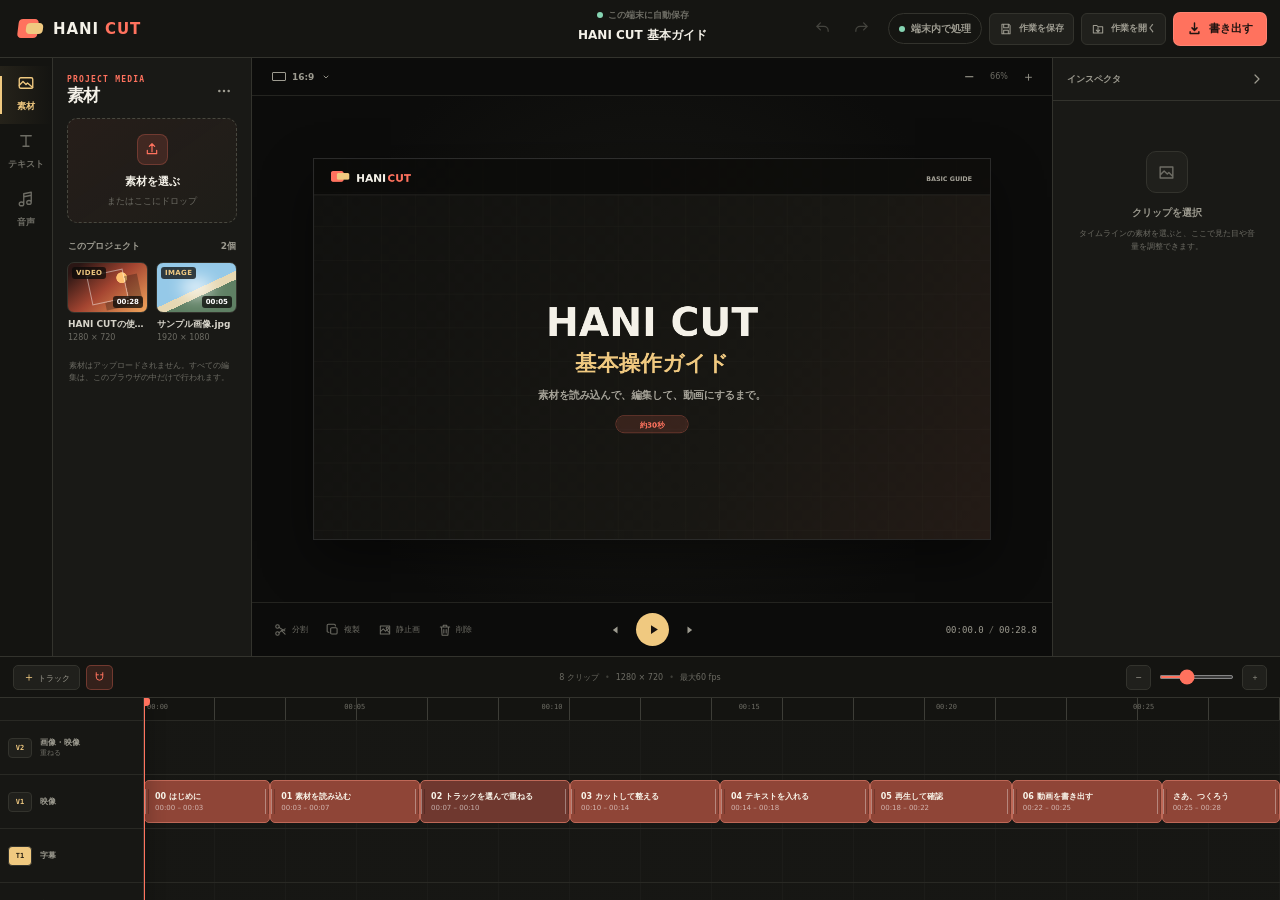
==== commit 41bee59d: "Add contextual timeline editing" ====
--- a/studio/index.html
+++ b/studio/index.html
@@ -26,7 +26,7 @@
 <body>
   <div class="app-shell">
     <header class="topbar">
-      <a class="brand" href="/" aria-label="hani.moeへ戻る"><span class="brand-mark" aria-hidden="true"><i></i><i></i></span><span>HANI <b>CUT</b></span></a>
+      <div class="brand" aria-label="HANI CUT"><span class="brand-mark" aria-hidden="true"><i></i><i></i></span><span>HANI <b>CUT</b></span></div>
       <div class="project-title-wrap"><span class="save-state"><i></i> この端末に自動保存</span><input id="projectName" class="project-title" type="text" value="HANI CUT 基本ガイド" maxlength="40" aria-label="プロジェクト名"></div>
       <div class="top-actions">
         <button class="icon-button" id="undoButton" type="button" aria-label="元に戻す" title="元に戻す" disabled><svg viewBox="0 0 24 24" aria-hidden="true"><path d="M9 14 4 9l5-5M4 9h10a6 6 0 0 1 6 6v1"/></svg></button>
@@ -111,6 +111,7 @@
     </main>
   </div>
 
+  <div class="timeline-context-menu" id="contextMenu" role="menu" aria-label="タイムライン操作" hidden></div>
   <div class="toast" id="toast" role="status" aria-live="polite" hidden></div>
   <div class="export-modal" id="exportModal" role="dialog" aria-modal="true" aria-labelledby="exportHeading" hidden><div class="modal-backdrop" data-close-modal></div><div class="modal-card"><button class="modal-close" type="button" data-close-modal aria-label="閉じる">×</button><span class="eyebrow">EXPORT VIDEO</span><h2 id="exportHeading">動画を書き出す</h2><p>編集内容をブラウザ内で1本の動画にまとめます。</p><div class="export-settings"><label><span>解像度</span><select id="exportResolution"><option value="720">HD 720p</option><option value="1080">Full HD 1080p</option><option value="480">SD 480p</option></select></label><label><span>フレームレート</span><select id="exportFps"><option value="60">60 fps</option><option value="30" selected>30 fps</option><option value="24">24 fps</option></select></label></div><div class="export-progress" id="exportProgress" hidden><div><i id="exportProgressBar"></i></div><span id="exportProgressText">準備中...</span></div><button class="start-export-button" id="startExportButton" type="button"><span>●</span> WebMで書き出す</button><small>60fpsは端末性能により負荷が高くなります。素材はサーバーへ送信されません。</small></div></div>
   <script src="app.js"></script>
--- a/studio/style.css
+++ b/studio/style.css
@@ -108,3 +108,16 @@
 .object-controls .switch-control{flex:0 0 34px}
 .pan-controls{margin-top:12px}
 .color-controls .control-row{grid-template-columns:54px 1fr 34px}
+
+/* Context-sensitive timeline menu */
+.timeline-context-menu{position:fixed;z-index:260;width:min(232px,calc(100vw - 16px));padding:6px;color:var(--ink);background:#24231e;border:1px solid var(--line-bright);border-radius:9px;box-shadow:0 18px 48px rgba(0,0,0,.5)}
+.context-menu-heading{margin:0;padding:7px 9px 6px;color:var(--faint);font-size:9px;font-weight:900;letter-spacing:.08em;overflow:hidden;text-overflow:ellipsis;white-space:nowrap}
+.context-menu-separator{height:1px;margin:5px 4px;background:var(--line)}
+.context-menu-item{display:grid;grid-template-columns:24px minmax(0,1fr) auto;align-items:center;gap:7px;width:100%;min-height:35px;padding:5px 8px;color:var(--muted);background:transparent;border:0;border-radius:5px;text-align:left}
+.context-menu-item:hover,.context-menu-item:focus-visible{color:var(--ink);background:var(--soft);outline:0}
+.context-menu-item:disabled{color:#66635b;background:transparent;cursor:not-allowed}
+.context-menu-item.is-danger:not(:disabled){color:#ff9b8c}
+.context-menu-icon{display:grid;place-items:center;width:22px;height:22px;color:var(--cream);background:#171714;border:1px solid var(--line);border-radius:4px;font-family:ui-monospace,SFMono-Regular,Consolas,monospace;font-size:8px;font-weight:900}
+.context-menu-item.is-danger .context-menu-icon{color:#ff9b8c}
+.context-menu-label{font-size:12px;font-weight:800;overflow:hidden;text-overflow:ellipsis;white-space:nowrap}
+.context-menu-item kbd{color:var(--faint);font-family:ui-monospace,SFMono-Regular,Consolas,monospace;font-size:8px;font-weight:700}
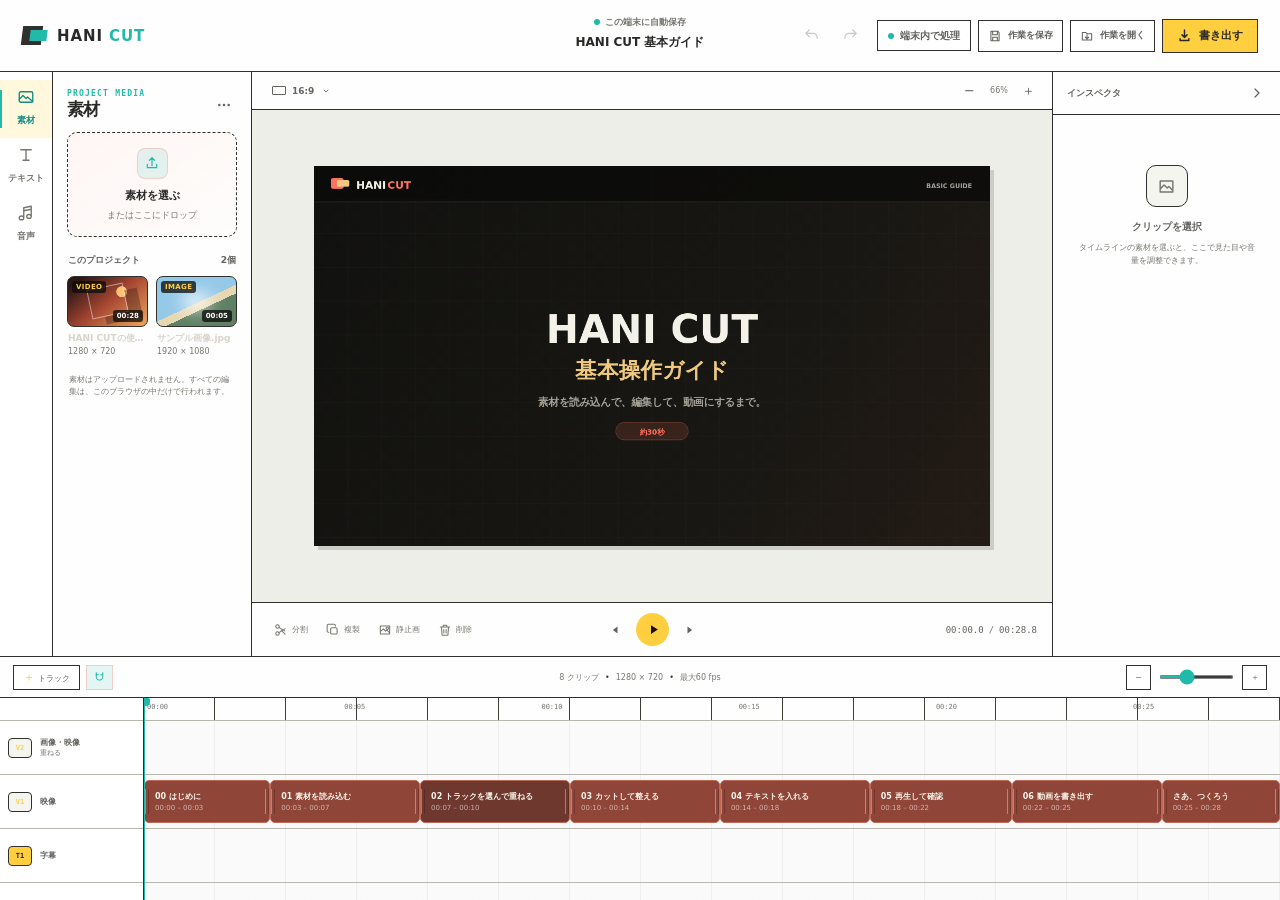
==== commit a10af94d: "Unify site pages with block lab design" ====
--- a/studio/index.html
+++ b/studio/index.html
@@ -21,12 +21,12 @@
   <meta name="twitter:description" content="ブラウザだけで、動画をつくる。素材を外へ送らずに編集できます。">
   <meta name="twitter:image" content="https://hani.moe/studio/og.png">
   <title>HANI CUT｜無料のブラウザ動画編集ツール</title>
-  <link rel="stylesheet" href="style.css">
+  <link rel="stylesheet" href="style.css?v=block-lab-20260918">
 </head>
 <body>
   <div class="app-shell">
     <header class="topbar">
-      <div class="brand" aria-label="HANI CUT"><span class="brand-mark" aria-hidden="true"><i></i><i></i></span><span>HANI <b>CUT</b></span></div>
+      <a class="brand" href="/" aria-label="hani.moe トップへ"><span class="brand-mark" aria-hidden="true"><i></i><i></i></span><span>HANI <b>CUT</b></span></a>
       <div class="project-title-wrap"><span class="save-state"><i></i> この端末に自動保存</span><input id="projectName" class="project-title" type="text" value="HANI CUT 基本ガイド" maxlength="40" aria-label="プロジェクト名"></div>
       <div class="top-actions">
         <button class="icon-button" id="undoButton" type="button" aria-label="元に戻す" title="元に戻す" disabled><svg viewBox="0 0 24 24" aria-hidden="true"><path d="M9 14 4 9l5-5M4 9h10a6 6 0 0 1 6 6v1"/></svg></button>
@@ -114,6 +114,6 @@
   <div class="timeline-context-menu" id="contextMenu" role="menu" aria-label="タイムライン操作" hidden></div>
   <div class="toast" id="toast" role="status" aria-live="polite" hidden></div>
   <div class="export-modal" id="exportModal" role="dialog" aria-modal="true" aria-labelledby="exportHeading" hidden><div class="modal-backdrop" data-close-modal></div><div class="modal-card"><button class="modal-close" type="button" data-close-modal aria-label="閉じる">×</button><span class="eyebrow">EXPORT VIDEO</span><h2 id="exportHeading">動画を書き出す</h2><p>編集内容をブラウザ内で1本の動画にまとめます。</p><div class="export-settings"><label><span>解像度</span><select id="exportResolution"><option value="720">HD 720p</option><option value="1080">Full HD 1080p</option><option value="480">SD 480p</option></select></label><label><span>フレームレート</span><select id="exportFps"><option value="60">60 fps</option><option value="30" selected>30 fps</option><option value="24">24 fps</option></select></label></div><div class="export-progress" id="exportProgress" hidden><div><i id="exportProgressBar"></i></div><span id="exportProgressText">準備中...</span></div><button class="start-export-button" id="startExportButton" type="button"><span>●</span> WebMで書き出す</button><small>60fpsは端末性能により負荷が高くなります。素材はサーバーへ送信されません。</small></div></div>
-  <script src="app.js"></script>
+  <script src="app.js?v=7"></script>
 </body>
 </html>
--- a/studio/style.css
+++ b/studio/style.css
@@ -110,6 +110,13 @@
 .color-controls .control-row{grid-template-columns:54px 1fr 34px}
 
 /* Context-sensitive timeline menu */
+#timelineDropPreview{position:absolute;top:2px;bottom:2px;z-index:20;pointer-events:none;box-sizing:border-box;border:2px solid var(--mint);border-radius:5px;background:rgba(133,212,178,.2);color:var(--ink);padding:5px;font-size:10px;white-space:nowrap}
+#placementControls{padding:12px;border-bottom:1px solid var(--line);font-size:11px;color:var(--muted)}
+#placementControls p{line-height:1.6;margin:0 0 10px}
+#placementControls select{background:var(--raised);color:var(--ink);border:1px solid var(--line);padding:5px;border-radius:4px}
+.placement-buttons{display:flex;flex-wrap:wrap;gap:5px;margin-top:10px}
+.placement-buttons button{padding:7px;color:var(--ink);background:var(--raised);border:1px solid var(--line);border-radius:4px;font-size:11px;cursor:pointer}
+.placement-buttons button:hover{border-color:var(--mint)}
 .timeline-context-menu{position:fixed;z-index:260;width:min(232px,calc(100vw - 16px));padding:6px;color:var(--ink);background:#24231e;border:1px solid var(--line-bright);border-radius:9px;box-shadow:0 18px 48px rgba(0,0,0,.5)}
 .context-menu-heading{margin:0;padding:7px 9px 6px;color:var(--faint);font-size:9px;font-weight:900;letter-spacing:.08em;overflow:hidden;text-overflow:ellipsis;white-space:nowrap}
 .context-menu-separator{height:1px;margin:5px 4px;background:var(--line)}
@@ -121,3 +128,8 @@
 .context-menu-item.is-danger .context-menu-icon{color:#ff9b8c}
 .context-menu-label{font-size:12px;font-weight:800;overflow:hidden;text-overflow:ellipsis;white-space:nowrap}
 .context-menu-item kbd{color:var(--faint);font-family:ui-monospace,SFMono-Regular,Consolas,monospace;font-size:8px;font-weight:700}
+
+/* HANI CUT shares the light block-lab controls used by the main site. */
+:root{color-scheme:light;--bg:#f4f4ef;--panel:#fff;--raised:#f5f5ef;--soft:#ecece5;--line:#30302e;--line-bright:#30302e;--ink:#292928;--muted:#62625e;--faint:#777771;--accent:#20b9aa;--accent-hover:#38cdbf;--accent-soft:rgba(32,185,170,.12);--cream:#ffcf3f;--mint:#20b9aa;--shadow:5px 5px 0 rgba(0,0,0,.12)}
+body{background-color:var(--bg);background-image:radial-gradient(rgba(0,0,0,.08) .6px,transparent .7px);background-size:7px 7px}.topbar{height:72px;padding:0 22px;background:rgba(255,255,255,.94);border-bottom:1px solid var(--line)}.brand{color:var(--ink);text-decoration:none}.brand-mark i{background:#30302e;border-radius:0}.brand-mark i:last-child{background:var(--accent)}.project-title{border-radius:0}.project-title:hover,.project-title:focus{background:#fff;border-color:var(--line)}.local-pill,.project-button{background:#fff;border-color:var(--line);border-radius:0}.export-button,.add-text-button{color:#292928;background:var(--cream);border:1px solid var(--line);border-radius:0;box-shadow:none}.export-button:hover{background:#ffe47e}.workspace{height:calc(100dvh - 72px)}.panel,.panel-tabs,.stage-panel,.timeline-panel,.track-labels{background:rgba(255,255,255,.92)}.panel-tabs{border-color:var(--line)}.panel-tab.is-active{color:#168c80;background:#fff8dc}.panel-tab.is-active:before{background:var(--accent)}.stage-panel,.timeline-panel{border-color:var(--line)}.stage-toolbar,.transport,.timeline-topbar{border-color:var(--line)}.canvas-wrap{background:#eeeee8}.preview-canvas{box-shadow:4px 4px 0 rgba(0,0,0,.14)}.two-controls input,.four-controls input,.stacked-control textarea,.stacked-control select,.two-controls select{color:var(--ink);background:#fff;border-color:var(--line);border-radius:0}.track-labels{box-shadow:none;border-color:var(--line)}.ruler-label,.track-label,.time-ruler,.track{border-color:#b7b7af}.track{background-image:repeating-linear-gradient(90deg,rgba(0,0,0,.015) 0 calc(6.25% - 1px),rgba(0,0,0,.06) calc(6.25% - 1px) 6.25%)}.timeline-tools button,.timeline-zoom button,.wide-secondary-button,.placement-buttons button{background:#fff;border-color:var(--line);border-radius:0}.track-menu,.timeline-context-menu,.modal-card{color:var(--ink);background:#fff;border-color:var(--line);border-radius:0;box-shadow:var(--shadow)}.track-menu b,.context-menu-icon{color:#292928;background:var(--cream);border-color:var(--line);border-radius:0}.timeline-context-menu .context-menu-item:hover,.track-menu button:hover{background:#fff8dc}.toast{border:1px solid var(--line);border-radius:0;box-shadow:var(--shadow)}.export-settings select{color:var(--ink);background:#fff;border-color:var(--line);border-radius:0}.start-export-button{color:#292928;background:var(--cream);border:1px solid var(--line);border-radius:0}.modal-backdrop{background:rgba(30,30,28,.32)}
+@media(max-width:760px){.topbar{height:58px;padding:0 12px}.workspace{height:auto;min-height:calc(100dvh - 58px)}}
